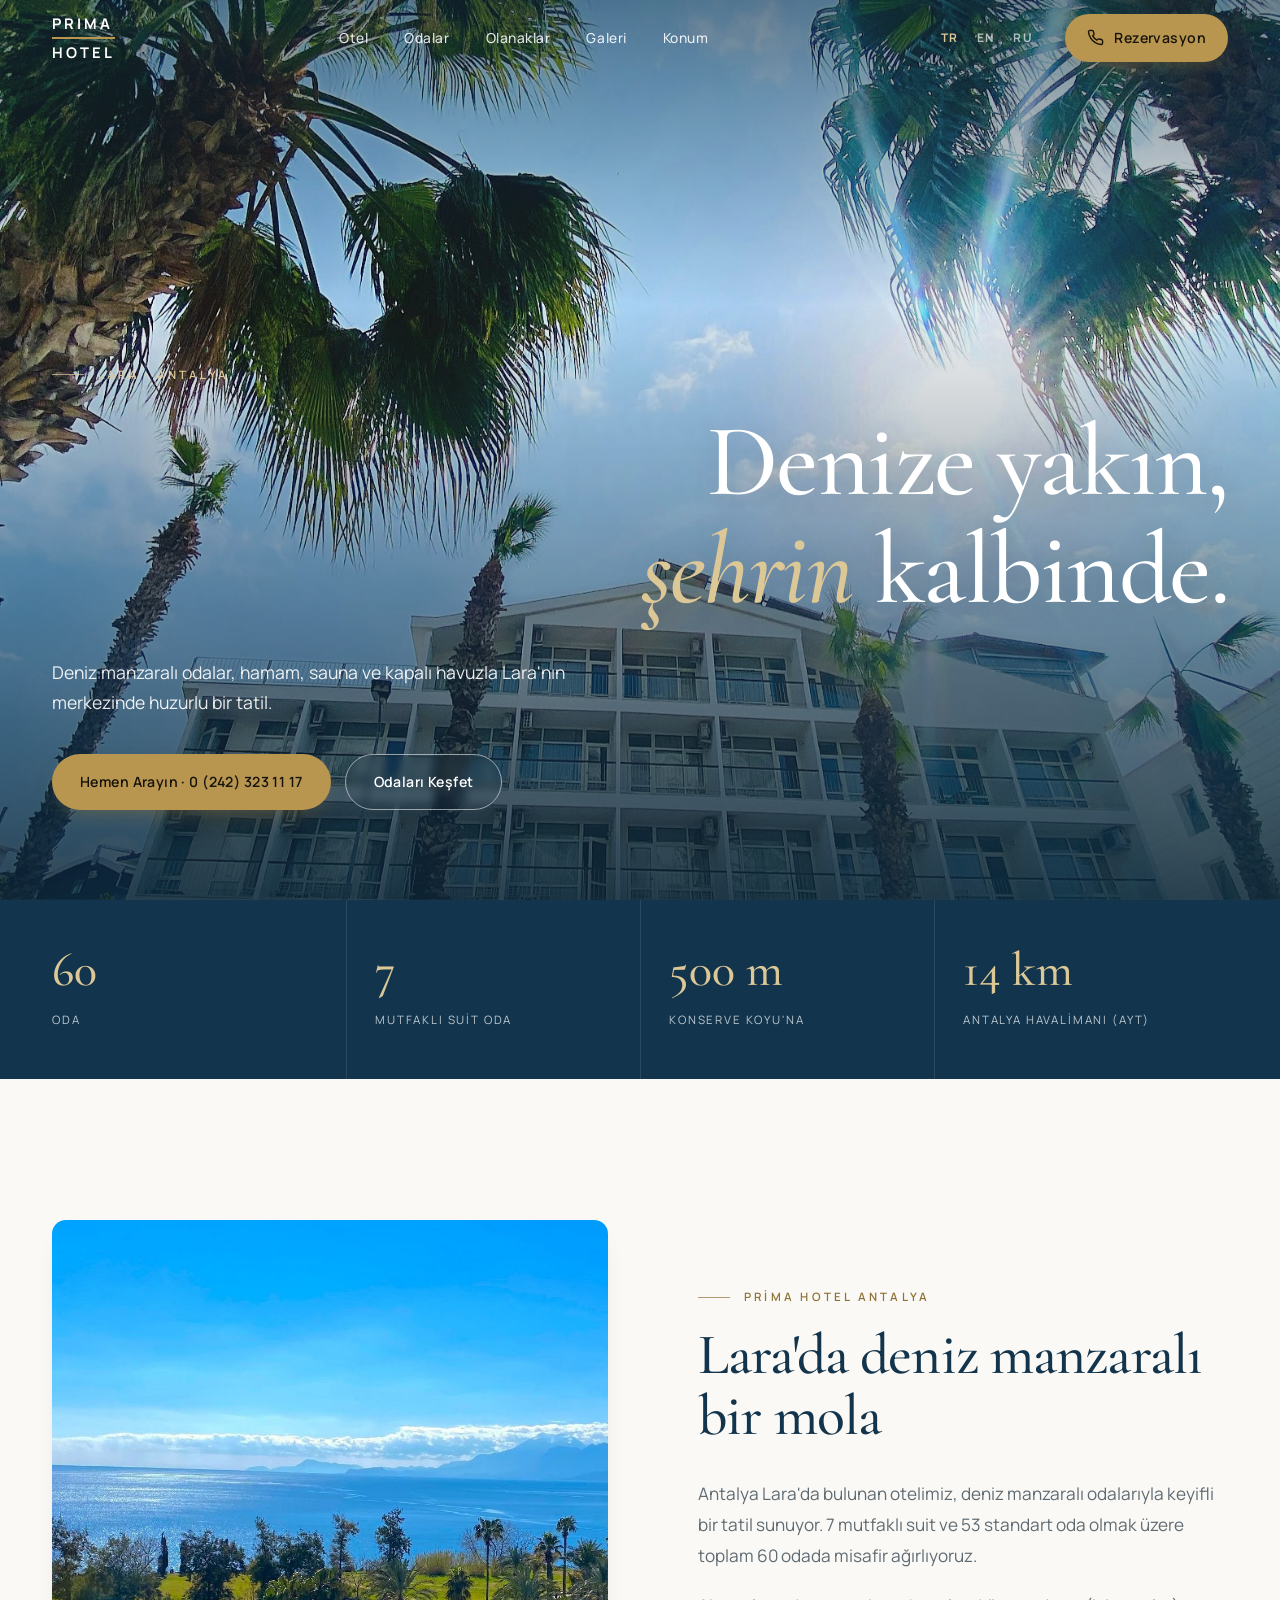
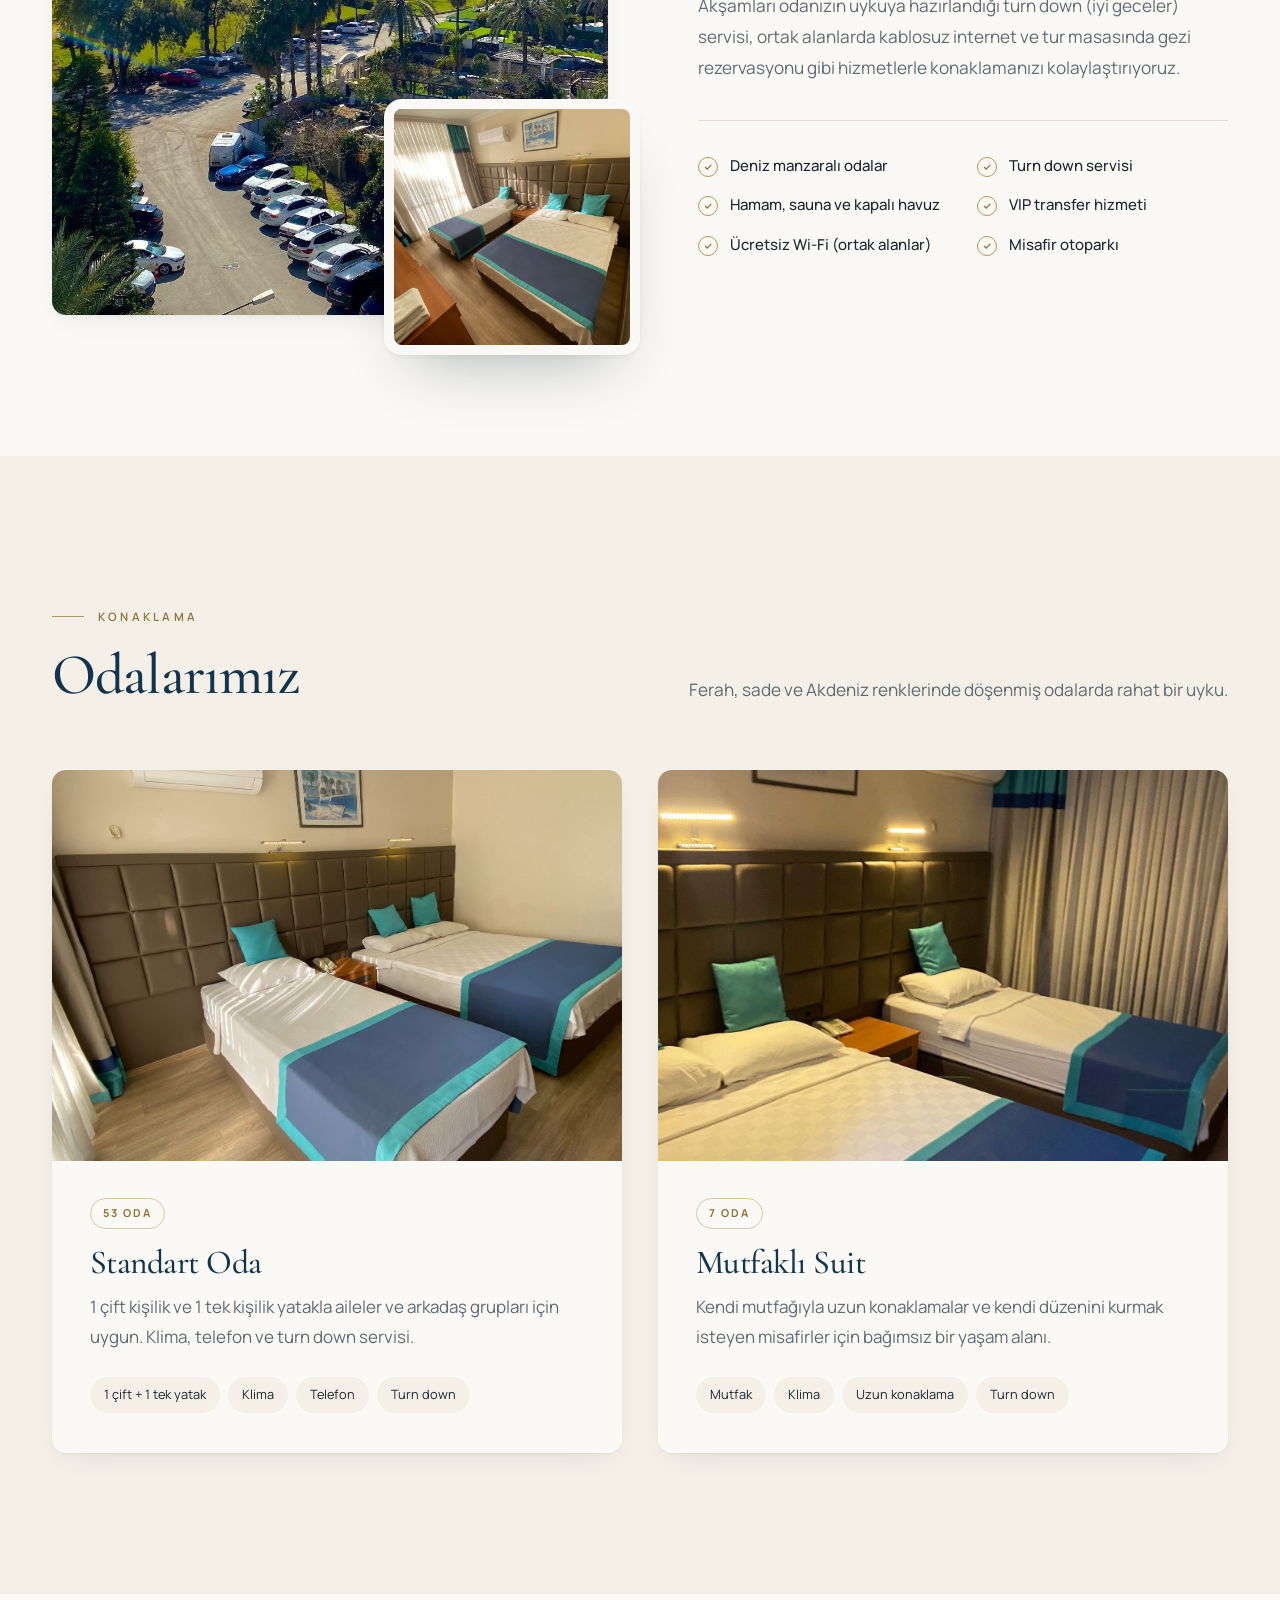
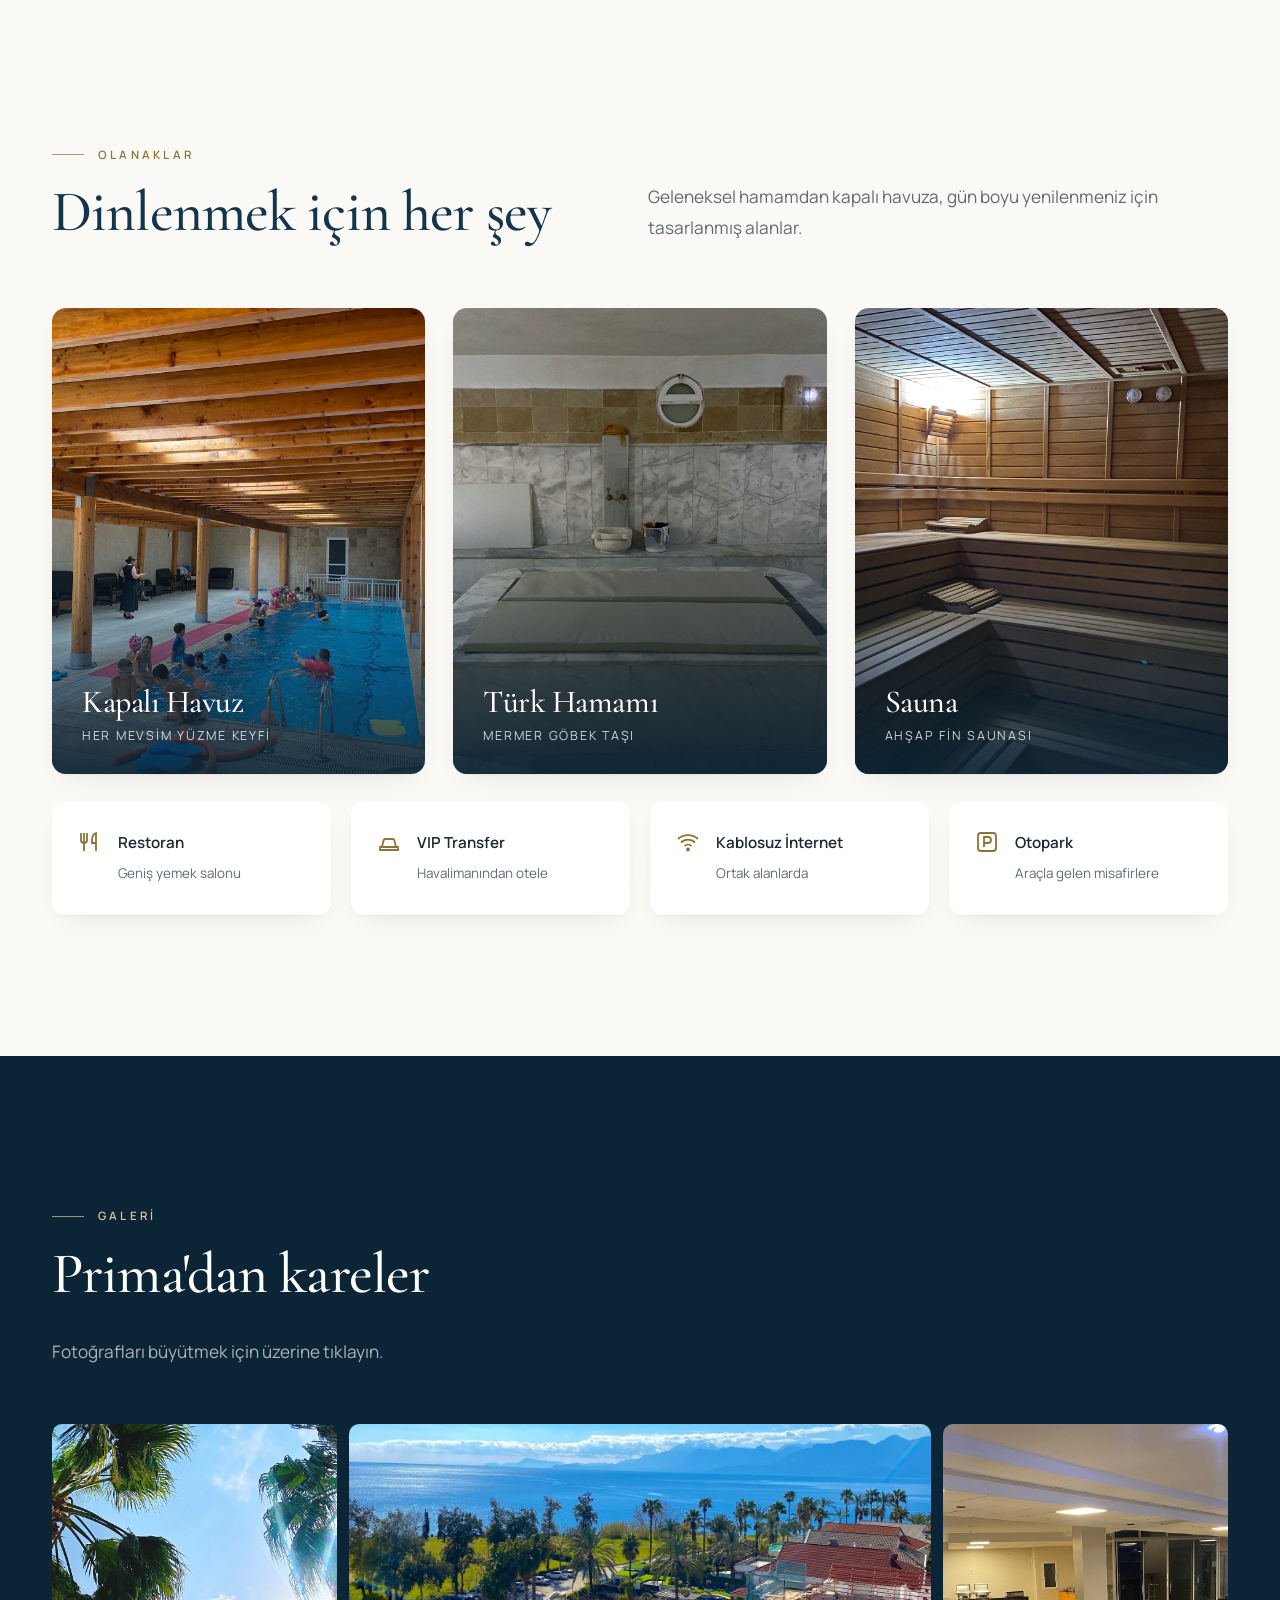
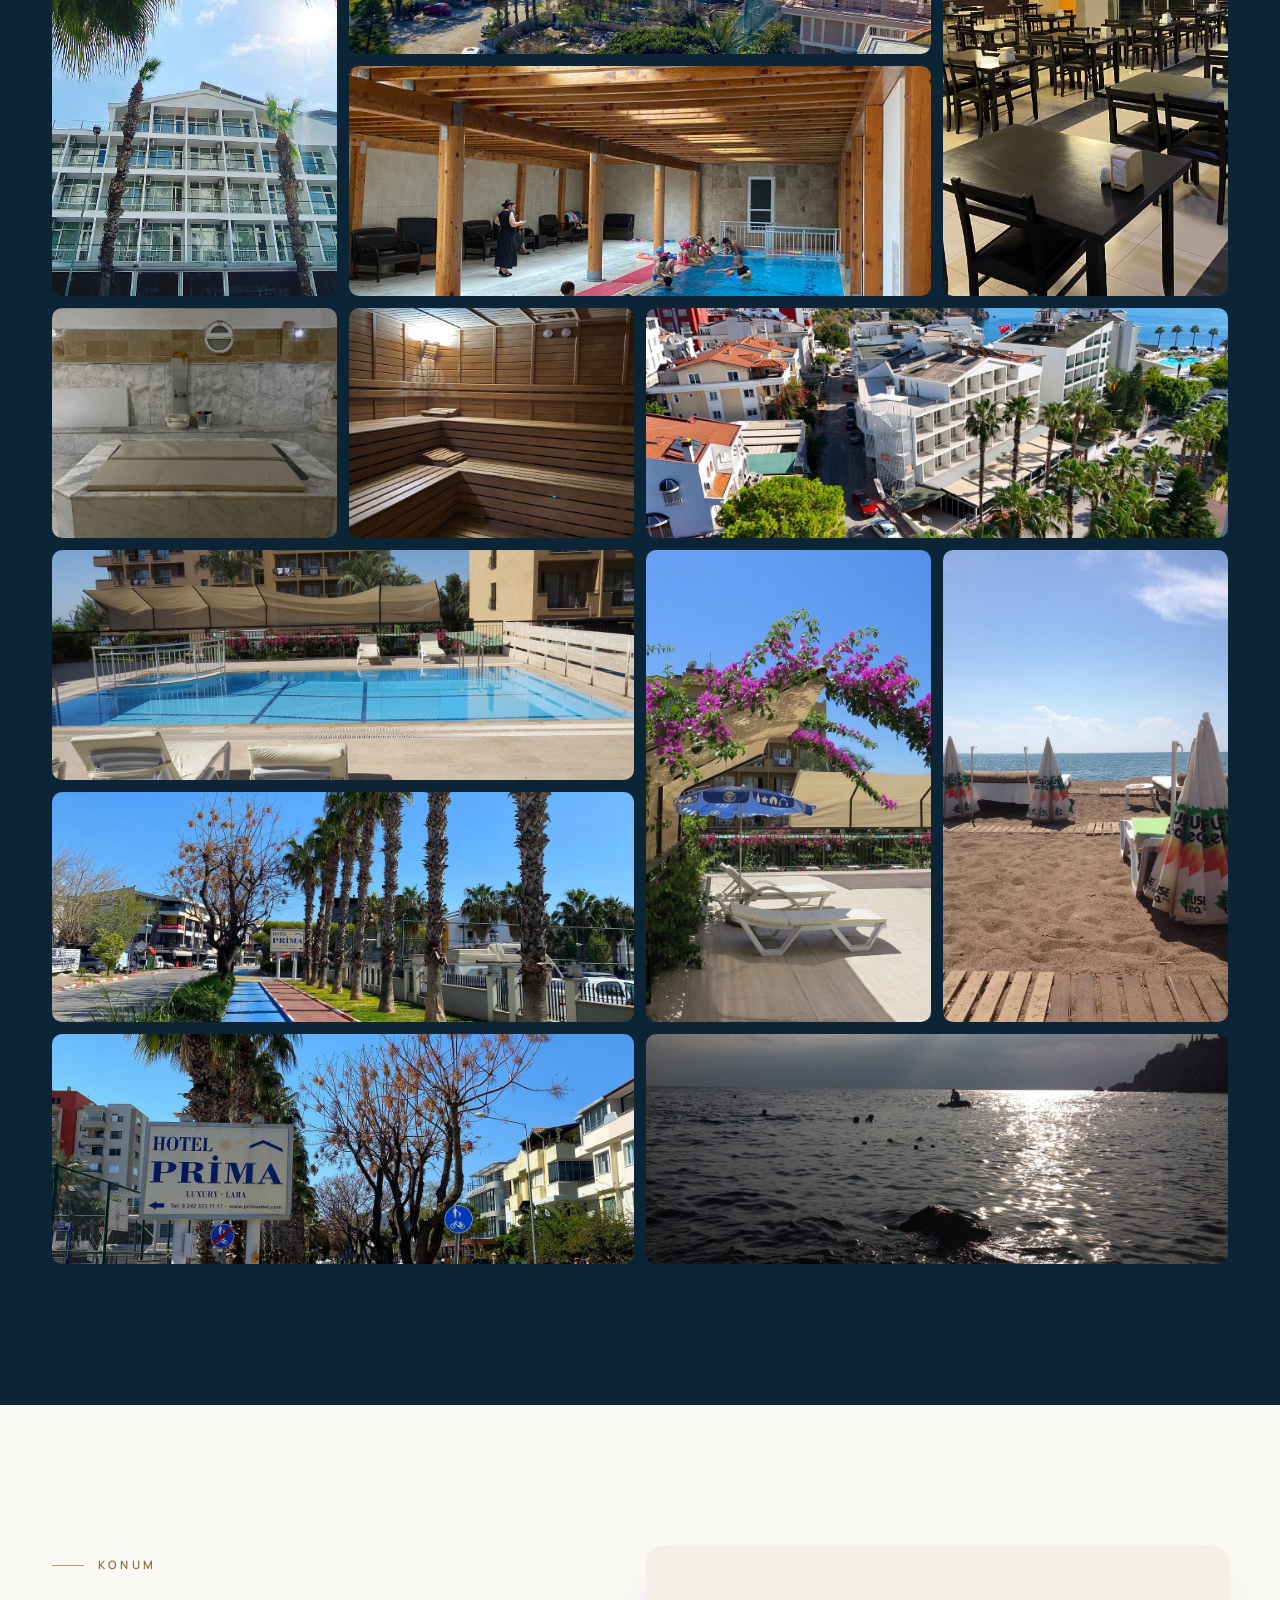
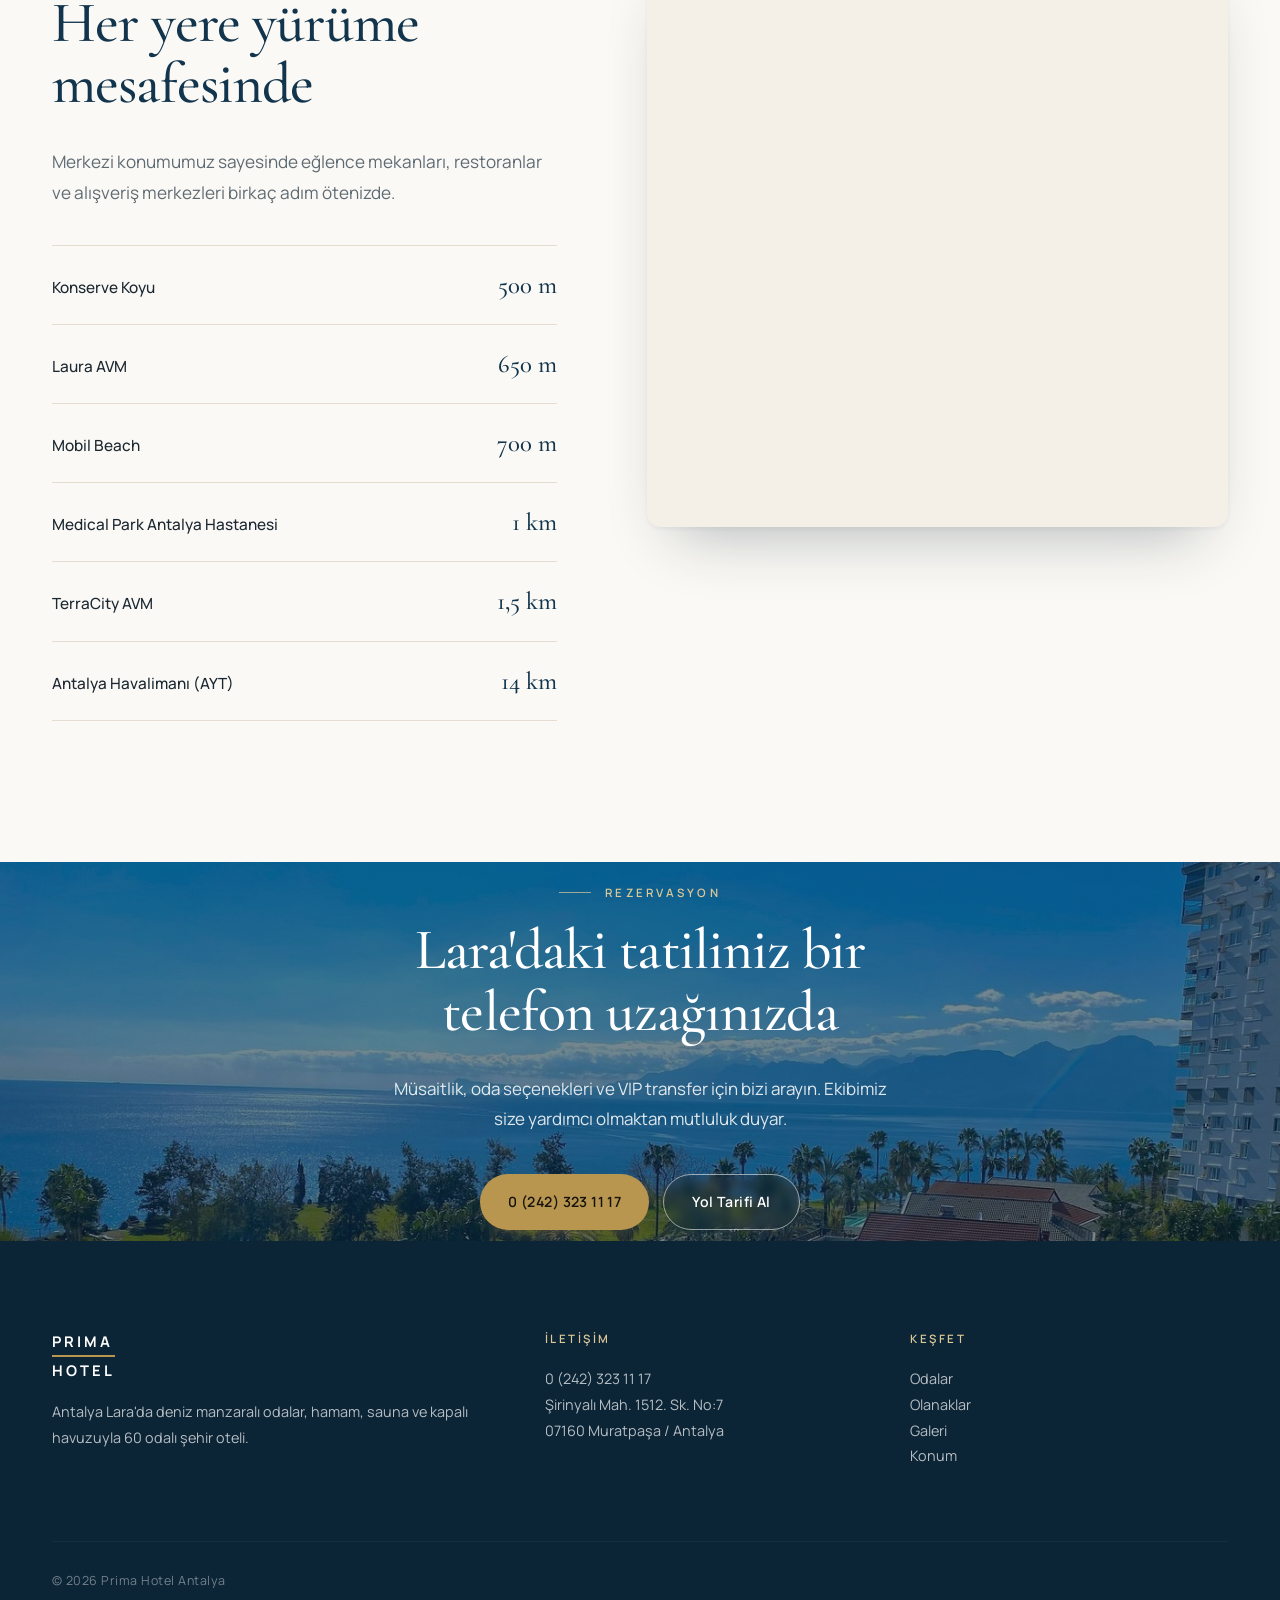
==== index.html @ bfd02672 "Add modern Prima Hotel website (TR, EN, RU) Single-page hotel site rebuilt from primaotel.com conten" ====
<!doctype html>
<html lang="tr">
<head>
<meta charset="utf-8">
<meta name="viewport" content="width=device-width, initial-scale=1">
<title>Prima Hotel Antalya · Lara</title>
<meta name="description" content="Antalya Lara'da, denize yürüme mesafesinde 60 odalı Prima Hotel. Hamam, sauna, kapalı havuz, restoran ve VIP transfer.">
<meta property="og:title" content="Prima Hotel Antalya">
<meta property="og:description" content="Lara'da deniz manzaralı odalar, hamam, sauna ve kapalı havuz.">
<meta property="og:image" content="img/otel.jpg">
<link rel="preconnect" href="https://fonts.googleapis.com">
<link rel="preconnect" href="https://fonts.gstatic.com" crossorigin>
<link href="https://fonts.googleapis.com/css2?family=Cormorant+Garamond:ital,wght@0,500;0,600;1,500&family=Manrope:wght@400;500;600;700&display=swap" rel="stylesheet">
<link rel="stylesheet" href="styles.css">
<link rel="alternate" hreflang="tr" href="index.html">
<link rel="alternate" hreflang="en" href="en.html">
<link rel="alternate" hreflang="ru" href="ru.html">
</head>
<body>

<header class="nav" id="nav">
  <div class="wrap">
    <a href="#top" class="brand" aria-label="Prima Hotel ana sayfa">PRIMA<i></i>HOTEL</a>
    <ul id="menu">
      <li><a href="#otel">Otel</a></li>
      <li><a href="#odalar">Odalar</a></li>
      <li><a href="#olanaklar">Olanaklar</a></li>
      <li><a href="#galeri">Galeri</a></li>
      <li><a href="#konum">Konum</a></li>
    </ul>
    <div class="nav-end">
    <nav class="lang" aria-label="Dil seçimi">
      <a href="index.html" lang="tr" aria-current="page">TR</a>
      <a href="en.html" lang="en">EN</a>
      <a href="ru.html" lang="ru">RU</a>
    </nav>
    <a class="btn btn-gold" href="tel:+902423231117">
      <svg viewBox="0 0 24 24" fill="none" stroke="currentColor" stroke-width="2"><path d="M22 16.9v3a2 2 0 0 1-2.2 2 19.8 19.8 0 0 1-8.6-3.1 19.5 19.5 0 0 1-6-6A19.8 19.8 0 0 1 2.1 4.2 2 2 0 0 1 4.1 2h3a2 2 0 0 1 2 1.7c.1.9.4 1.8.7 2.7a2 2 0 0 1-.5 2.1L8 9.8a16 16 0 0 0 6 6l1.3-1.3a2 2 0 0 1 2.1-.4c.9.3 1.8.6 2.7.7a2 2 0 0 1 1.7 2z"/></svg>
      Rezervasyon
    </a>
    <button class="menu-btn" id="menuBtn" aria-label="Menüyü aç" aria-expanded="false">
      <svg width="28" height="28" viewBox="0 0 24 24" fill="none" stroke="currentColor" stroke-width="2"><path d="M4 7h16M4 12h16M4 17h16"/></svg>
    </button>
    </div>
  </div>
</header>

<main id="top">
  <section class="hero">
    <div class="hero-bg" role="img" aria-label="Palmiyeler arasında Prima Hotel binası"></div>
    <div class="wrap">
      <span class="eyebrow">Lara · Antalya</span>
      <h1>Denize yakın, <em>şehrin</em> kalbinde.</h1>
      <p>Deniz manzaralı odalar, hamam, sauna ve kapalı havuzla Lara'nın merkezinde huzurlu bir tatil.</p>
      <div class="hero-ctas">
        <a class="btn btn-gold" href="tel:+902423231117">Hemen Arayın · 0 (242) 323 11 17</a>
        <a class="btn btn-ghost" href="#odalar">Odaları Keşfet</a>
      </div>
    </div>
  </section>

  <section class="stats" aria-label="Otel bilgileri">
    <div class="wrap">
      <div class="stat"><b>60</b><span>Oda</span></div>
      <div class="stat"><b>7</b><span>Mutfaklı suit oda</span></div>
      <div class="stat"><b>500 m</b><span>Konserve Koyu'na</span></div>
      <div class="stat"><b>14 km</b><span>Antalya Havalimanı (AYT)</span></div>
    </div>
  </section>

  <section class="about" id="otel">
    <div class="wrap">
      <div class="about-media reveal">
        <img src="img/deniz-manzarasi-dikey.jpg" alt="Otelden Akdeniz ve Toros Dağları manzarası" loading="lazy">
        <img class="inset" src="img/oda-gunduz.jpg" alt="Standart oda" loading="lazy">
      </div>
      <div class="reveal">
        <span class="eyebrow">Prima Hotel Antalya</span>
        <h2>Lara'da deniz manzaralı bir mola</h2>
        <p class="lead">Antalya Lara'da bulunan otelimiz, deniz manzaralı odalarıyla keyifli bir tatil sunuyor. 7 mutfaklı suit ve 53 standart oda olmak üzere toplam 60 odada misafir ağırlıyoruz.</p>
        <p class="lead">Akşamları odanızın uykuya hazırlandığı turn down (iyi geceler) servisi, ortak alanlarda kablosuz internet ve tur masasında gezi rezervasyonu gibi hizmetlerle konaklamanızı kolaylaştırıyoruz.</p>
        <ul class="checks">
          <li>Deniz manzaralı odalar</li>
          <li>Turn down servisi</li>
          <li>Hamam, sauna ve kapalı havuz</li>
          <li>VIP transfer hizmeti</li>
          <li>Ücretsiz Wi-Fi (ortak alanlar)</li>
          <li>Misafir otoparkı</li>
        </ul>
      </div>
    </div>
  </section>

  <section class="rooms" id="odalar">
    <div class="wrap">
      <div class="section-head reveal">
        <div>
          <span class="eyebrow">Konaklama</span>
          <h2>Odalarımız</h2>
        </div>
        <p class="lead">Ferah, sade ve Akdeniz renklerinde döşenmiş odalarda rahat bir uyku.</p>
      </div>
      <div class="room-grid">
        <article class="room reveal">
          <div class="room-img"><img src="img/oda-standart.jpg" alt="Standart oda, bir çift kişilik ve bir tek kişilik yatak" loading="lazy"></div>
          <div class="room-body">
            <span class="room-tag">53 oda</span>
            <h3>Standart Oda</h3>
            <p>1 çift kişilik ve 1 tek kişilik yatakla aileler ve arkadaş grupları için uygun. Klima, telefon ve turn down servisi.</p>
            <div class="room-feats"><span>1 çift + 1 tek yatak</span><span>Klima</span><span>Telefon</span><span>Turn down</span></div>
          </div>
        </article>
        <article class="room reveal">
          <div class="room-img"><img src="img/oda-gece.jpg" alt="Akşam ışığında oda" loading="lazy"></div>
          <div class="room-body">
            <span class="room-tag">7 oda</span>
            <h3>Mutfaklı Suit</h3>
            <p>Kendi mutfağıyla uzun konaklamalar ve kendi düzenini kurmak isteyen misafirler için bağımsız bir yaşam alanı.</p>
            <div class="room-feats"><span>Mutfak</span><span>Klima</span><span>Uzun konaklama</span><span>Turn down</span></div>
          </div>
        </article>
      </div>
    </div>
  </section>

  <section id="olanaklar">
    <div class="wrap">
      <div class="section-head reveal">
        <div>
          <span class="eyebrow">Olanaklar</span>
          <h2>Dinlenmek için her şey</h2>
        </div>
        <p class="lead">Geleneksel hamamdan kapalı havuza, gün boyu yenilenmeniz için tasarlanmış alanlar.</p>
      </div>
      <div class="fac-grid">
        <div class="fac reveal"><img src="img/kapali-havuz.jpg" alt="Kapalı havuz" loading="lazy"><div><h3>Kapalı Havuz</h3><p>Her mevsim yüzme keyfi</p></div></div>
        <div class="fac reveal"><img src="img/hamam.jpg" alt="Mermer Türk hamamı" loading="lazy"><div><h3>Türk Hamamı</h3><p>Mermer göbek taşı</p></div></div>
        <div class="fac reveal"><img src="img/sauna.jpg" alt="Ahşap sauna" loading="lazy"><div><h3>Sauna</h3><p>Ahşap fin saunası</p></div></div>
      </div>
      <div class="services">
        <div class="svc reveal">
          <svg viewBox="0 0 24 24" fill="none" stroke="currentColor" stroke-width="1.8"><path d="M3 3v7a3 3 0 0 0 6 0V3M6 3v18M18 21V3c-2.5 1-4 3.5-4 7v3h4"/></svg>
          <div><b>Restoran</b><span>Geniş yemek salonu</span></div>
        </div>
        <div class="svc reveal">
          <svg viewBox="0 0 24 24" fill="none" stroke="currentColor" stroke-width="1.8"><path d="M5 17h14l-1.5-6.5A2 2 0 0 0 15.6 9H8.4a2 2 0 0 0-1.9 1.5zM3 17h18v3H3zM7 20v1M17 20v1"/></svg>
          <div><b>VIP Transfer</b><span>Havalimanından otele</span></div>
        </div>
        <div class="svc reveal">
          <svg viewBox="0 0 24 24" fill="none" stroke="currentColor" stroke-width="1.8"><path d="M2 9a15 15 0 0 1 20 0M5 12.5a10 10 0 0 1 14 0M8.5 16a5 5 0 0 1 7 0"/><circle cx="12" cy="19.5" r="1"/></svg>
          <div><b>Kablosuz İnternet</b><span>Ortak alanlarda</span></div>
        </div>
        <div class="svc reveal">
          <svg viewBox="0 0 24 24" fill="none" stroke="currentColor" stroke-width="1.8"><rect x="3" y="3" width="18" height="18" rx="3"/><path d="M9 17V7h4a3 3 0 0 1 0 6H9"/></svg>
          <div><b>Otopark</b><span>Araçla gelen misafirlere</span></div>
        </div>
      </div>
    </div>
  </section>

  <section class="gallery" id="galeri">
    <div class="wrap">
      <span class="eyebrow">Galeri</span>
      <h2>Prima'dan kareler</h2>
      <p class="lead">Fotoğrafları büyütmek için üzerine tıklayın.</p>
      <div class="g-grid" id="gGrid">
        <button class="tall"><img src="img/otel.jpg" alt="Otel binası" loading="lazy"></button>
        <button class="wide"><img src="img/deniz-manzarasi.jpg" alt="Deniz manzarası" loading="lazy"></button>
        <button class="wide"><img src="img/kapali-havuz.jpg" alt="Kapalı havuz" loading="lazy"></button>
        <button class="tall"><img src="img/restoran.jpg" alt="Restoran" loading="lazy"></button>
        <button><img src="img/hamam.jpg" alt="Hamam" loading="lazy"></button>
        <button><img src="img/sauna.jpg" alt="Sauna" loading="lazy"></button>
        <button class="wide"><img src="img/havadan-gorunum.jpg" alt="Otel ve çevresinin havadan görünümü" loading="lazy"></button>
        <button class="wide"><img src="img/havuz.jpg" alt="Havuz ve şezlonglar" loading="lazy"></button>
        <button class="tall"><img src="img/havuz-begonvil.jpg" alt="Begonviller ve havuz kenarı" loading="lazy"></button>
        <button class="wide"><img src="img/yuruyus-yolu-1.jpg" alt="Palmiyeli yürüyüş ve bisiklet yolu" loading="lazy"></button>
        <button class="wide"><img src="img/yuruyus-yolu-2.jpg" alt="Otel tabelası ve yürüyüş yolu" loading="lazy"></button>
        <button class="wide"><img src="img/deniz-gun-batimi.jpg" alt="Gün batımında deniz" loading="lazy"></button>
        <button class="tall"><img src="img/plaj.jpg" alt="Kumsalda şezlonglar ve şemsiyeler" loading="lazy"></button>
      </div>
    </div>
  </section>

  <section class="loc" id="konum">
    <div class="wrap">
      <div class="reveal">
        <span class="eyebrow">Konum</span>
        <h2>Her yere yürüme mesafesinde</h2>
        <p class="lead">Merkezi konumumuz sayesinde eğlence mekanları, restoranlar ve alışveriş merkezleri birkaç adım ötenizde.</p>
        <ul class="dist">
          <li><span>Konserve Koyu</span><b>500 m</b></li>
          <li><span>Laura AVM</span><b>650 m</b></li>
          <li><span>Mobil Beach</span><b>700 m</b></li>
          <li><span>Medical Park Antalya Hastanesi</span><b>1 km</b></li>
          <li><span>TerraCity AVM</span><b>1,5 km</b></li>
          <li><span>Antalya Havalimanı (AYT)</span><b>14 km</b></li>
        </ul>
      </div>
      <div class="map reveal">
        <iframe title="Prima Hotel harita konumu" loading="lazy" referrerpolicy="no-referrer-when-downgrade"
          src="https://maps.google.com/maps?hl=tr&amp;ll=36.855788,30.742263&amp;q=%C5%9Eirinyal%C4%B1,+1512.+Sk.+No:7,+07160+Muratpa%C5%9Fa/Antalya+(Prima+Hotel)&amp;z=16&amp;output=embed"></iframe>
      </div>
    </div>
  </section>

  <section class="cta">
    <div class="wrap reveal">
      <span class="eyebrow">Rezervasyon</span>
      <h2>Lara'daki tatiliniz bir telefon uzağınızda</h2>
      <p>Müsaitlik, oda seçenekleri ve VIP transfer için bizi arayın. Ekibimiz size yardımcı olmaktan mutluluk duyar.</p>
      <div class="hero-ctas">
        <a class="btn btn-gold" href="tel:+902423231117">0 (242) 323 11 17</a>
        <a class="btn btn-ghost" target="_blank" rel="noopener" href="https://www.google.com/maps/dir/?api=1&amp;destination=36.855788,30.742263">Yol Tarifi Al</a>
      </div>
    </div>
  </section>
</main>

<footer>
  <div class="wrap">
    <div>
      <a href="#top" class="brand">PRIMA<i></i>HOTEL</a>
      <p>Antalya Lara'da deniz manzaralı odalar, hamam, sauna ve kapalı havuzuyla 60 odalı şehir oteli.</p>
    </div>
    <div>
      <h4>İletişim</h4>
      <p><a href="tel:+902423231117">0 (242) 323 11 17</a></p>
      <p>Şirinyalı Mah. 1512. Sk. No:7<br>07160 Muratpaşa / Antalya</p>
    </div>
    <div>
      <h4>Keşfet</h4>
      <p><a href="#odalar">Odalar</a></p>
      <p><a href="#olanaklar">Olanaklar</a></p>
      <p><a href="#galeri">Galeri</a></p>
      <p><a href="#konum">Konum</a></p>
    </div>
    <div class="copy">© <span id="yr"></span> Prima Hotel Antalya</div>
  </div>
</footer>

<a class="call-fab" href="tel:+902423231117" aria-label="Oteli ara">
  <svg viewBox="0 0 24 24" fill="none" stroke="currentColor" stroke-width="2"><path d="M22 16.9v3a2 2 0 0 1-2.2 2 19.8 19.8 0 0 1-8.6-3.1 19.5 19.5 0 0 1-6-6A19.8 19.8 0 0 1 2.1 4.2 2 2 0 0 1 4.1 2h3a2 2 0 0 1 2 1.7c.1.9.4 1.8.7 2.7a2 2 0 0 1-.5 2.1L8 9.8a16 16 0 0 0 6 6l1.3-1.3a2 2 0 0 1 2.1-.4c.9.3 1.8.6 2.7.7a2 2 0 0 1 1.7 2z"/></svg>
</a>

<div class="lightbox" id="lb" role="dialog" aria-modal="true" aria-label="Fotoğraf görüntüleyici">
  <button class="lb-btn lb-close" id="lbClose" aria-label="Kapat">✕</button>
  <button class="lb-btn lb-prev" id="lbPrev" aria-label="Önceki">‹</button>
  <img id="lbImg" alt="">
  <button class="lb-btn lb-next" id="lbNext" aria-label="Sonraki">›</button>
</div>

<script src="main.js"></script>
</body>
</html>
---- styles.css ----
:root{
  --sea:#12354d;
  --sea-deep:#0b2436;
  --teal:#3f8f8c;
  --gold:#b89650;
  --gold-dark:#8f7236;
  --gold-soft:#dcc796;
  --sand:#f4efe7;
  --paper:#fbf9f5;
  --ink:#1b2731;
  --muted:#5f6b73;
  --line:#e4ddd0;
  --radius:14px;
  --max:1240px;
  --shadow-sm:0 1px 2px rgba(11,36,54,.04), 0 10px 28px -14px rgba(11,36,54,.14);
  --shadow-lg:0 2px 4px rgba(11,36,54,.05), 0 32px 60px -28px rgba(11,36,54,.32);
  --ease:cubic-bezier(.22,.61,.36,1);
  --serif:"Cormorant Garamond", Georgia, serif;
  --sans:"Manrope", system-ui, -apple-system, "Segoe UI", sans-serif;
}
*{box-sizing:border-box;margin:0;padding:0}
html{scroll-behavior:smooth;scroll-padding-top:84px}
body{font-family:var(--sans);font-size:1.0625rem;color:var(--ink);background:var(--paper);line-height:1.7;-webkit-font-smoothing:antialiased;text-rendering:optimizeLegibility}
img{display:block;max-width:100%}
a{color:inherit}
:focus-visible{outline:2px solid var(--gold);outline-offset:3px;border-radius:4px}
.wrap{max-width:var(--max);margin:0 auto;padding:0 32px}
.eyebrow{display:inline-flex;align-items:center;gap:14px;font-size:.72rem;letter-spacing:.28em;text-transform:uppercase;font-weight:600;color:var(--gold-dark)}
.eyebrow::before{content:"";width:32px;height:1px;background:currentColor;opacity:.7}
h1,h2,h3{font-family:var(--serif);font-weight:500;line-height:1.06;letter-spacing:-.015em}
h2{font-size:clamp(2.4rem,4.6vw,3.6rem);color:var(--sea);margin:.32em 0 .55em}
.lead{font-size:1.075rem;line-height:1.8;color:var(--muted);max-width:58ch}
section{padding:clamp(88px,11vw,156px) 0}

/* Logo mark (recreated from the original wordmark) */
.brand{display:inline-flex;flex-direction:column;text-decoration:none;font-family:var(--sans);font-weight:700;letter-spacing:.2em;line-height:1;font-size:.92rem}
.brand i{display:block;height:2px;background:var(--gold);margin:6px 0;width:100%}

/* Nav */
.nav{position:fixed;inset:0 0 auto 0;z-index:50;transition:background .35s var(--ease), box-shadow .35s var(--ease), color .35s var(--ease);color:#fff}
.nav .wrap{display:flex;align-items:center;justify-content:space-between;height:76px}
.nav ul{display:flex;gap:36px;list-style:none;font-size:.86rem;font-weight:500;letter-spacing:.04em}
.nav ul a{text-decoration:none;opacity:.88;transition:opacity .2s, color .2s}
.nav ul a:hover{opacity:1;color:var(--gold-soft)}
.nav.scrolled{background:rgba(251,249,245,.92);backdrop-filter:saturate(140%) blur(14px);-webkit-backdrop-filter:saturate(140%) blur(14px);color:var(--ink);box-shadow:0 1px 0 var(--line)}
.nav.scrolled ul a:hover{color:var(--gold-dark)}
.btn{display:inline-flex;align-items:center;justify-content:center;gap:10px;padding:15px 28px;border-radius:999px;font-weight:600;font-size:.88rem;letter-spacing:.03em;text-decoration:none;transition:transform .25s var(--ease), background .25s, color .25s, box-shadow .25s;border:0;cursor:pointer}
.btn:hover{transform:translateY(-1px)}
.btn-gold{background:var(--gold);color:#17130a;box-shadow:0 10px 24px -12px rgba(143,114,54,.7)}
.btn-gold:hover{background:#c4a35e;box-shadow:0 14px 28px -12px rgba(143,114,54,.8)}
.btn-ghost{border:1px solid rgba(255,255,255,.55);color:#fff;backdrop-filter:blur(4px)}
.btn-ghost:hover{background:rgba(255,255,255,.12);border-color:#fff}
.btn svg{width:17px;height:17px}
.nav .btn{padding:12px 22px}
.menu-btn{display:none;background:none;border:0;color:inherit;cursor:pointer;padding:6px}

/* Hero */
.hero{position:relative;min-height:100svh;display:flex;align-items:flex-end;color:#fff;padding:0 0 clamp(64px,10vh,112px);overflow:hidden}
.hero-bg{position:absolute;inset:0;background:url(img/otel.jpg) center 35%/cover no-repeat;transform:scale(1.06);animation:drift 18s ease-out forwards}
@keyframes drift{to{transform:scale(1)}}
.hero::after{content:"";position:absolute;inset:0;background:linear-gradient(180deg,rgba(11,36,54,.55) 0%,rgba(11,36,54,.06) 34%,rgba(11,36,54,.84) 100%)}
.hero .wrap{position:relative;z-index:1;width:100%}
.hero .eyebrow{color:var(--gold-soft)}
.hero h1{font-size:clamp(3.2rem,8vw,6.8rem);margin:.22em 0 .32em auto;max-width:12ch;text-align:right;text-shadow:0 2px 30px rgba(0,0,0,.18)}
.hero h1 em{font-style:italic;color:var(--gold-soft)}
.hero p{max-width:50ch;font-size:1.1rem;line-height:1.75;opacity:.9;margin-bottom:36px}
.hero-ctas{display:flex;flex-wrap:wrap;gap:14px}

/* Stats strip */
.stats{background:var(--sea);color:#fff;padding:0}
.stats .wrap{display:grid;grid-template-columns:repeat(4,1fr)}
.stat{padding:46px 28px;border-left:1px solid rgba(255,255,255,.1)}
.stat:first-child{border-left:0;padding-left:0}
.stat b{display:block;font-family:var(--serif);font-size:3rem;font-weight:500;line-height:1;color:var(--gold-soft);margin-bottom:10px}
.stat span{font-size:.72rem;letter-spacing:.16em;text-transform:uppercase;opacity:.72}

/* About */
.about .wrap{display:grid;grid-template-columns:1.05fr 1fr;gap:clamp(48px,7vw,104px);align-items:center}
.about-media{position:relative}
.about-media img{border-radius:var(--radius);aspect-ratio:4/5;object-fit:cover;width:100%;box-shadow:var(--shadow-sm)}
.about-media .inset{position:absolute;right:-32px;bottom:-40px;width:46%;border:10px solid var(--paper);border-radius:18px;aspect-ratio:1;object-fit:cover;box-shadow:var(--shadow-lg)}
.about p+p{margin-top:1.1em}
.checks{list-style:none;display:grid;grid-template-columns:1fr 1fr;gap:14px 28px;margin-top:36px;padding-top:32px;border-top:1px solid var(--line)}
.checks li{display:flex;gap:12px;align-items:flex-start;font-weight:500;font-size:.94rem}
.checks li::before{content:"";flex:none;width:18px;height:18px;margin-top:4px;border-radius:50%;border:1px solid var(--gold);background:url("data:image/svg+xml,%3Csvg xmlns='http://www.w3.org/2000/svg' viewBox='0 0 24 24' fill='none' stroke='%238f7236' stroke-width='3'%3E%3Cpath d='M5 12l5 5L20 7'/%3E%3C/svg%3E") center/10px no-repeat}

/* Rooms */
.rooms{background:var(--sand)}
.section-head{display:flex;justify-content:space-between;align-items:flex-end;gap:40px;flex-wrap:wrap;margin-bottom:64px}
.section-head h2{margin-bottom:0}
.room-grid{display:grid;grid-template-columns:repeat(2,1fr);gap:36px}
.room{background:var(--paper);border-radius:var(--radius);overflow:hidden;box-shadow:var(--shadow-sm);transition:transform .45s var(--ease), box-shadow .45s var(--ease)}
.room:hover{transform:translateY(-4px);box-shadow:var(--shadow-lg)}
.room-img{aspect-ratio:16/11;overflow:hidden}
.room-img img{width:100%;height:100%;object-fit:cover;transition:transform 1s var(--ease)}
.room:hover .room-img img{transform:scale(1.04)}
.room-body{padding:36px 38px 40px}
.room-body h3{font-size:2.1rem;color:var(--sea)}
.room-tag{display:inline-block;font-size:.68rem;font-weight:700;letter-spacing:.18em;text-transform:uppercase;color:var(--gold-dark);border:1px solid rgba(184,150,80,.5);padding:5px 12px;border-radius:999px;margin-bottom:16px}
.room-body p{color:var(--muted);margin:.7em 0 1.5em;line-height:1.75}
.room-feats{display:flex;flex-wrap:wrap;gap:8px}
.room-feats span{font-size:.8rem;background:var(--sand);color:var(--ink);padding:7px 14px;border-radius:999px}

/* Facilities */
.fac-grid{display:grid;grid-template-columns:repeat(3,1fr);gap:28px}
.fac{position:relative;border-radius:var(--radius);overflow:hidden;aspect-ratio:4/5;color:#fff;isolation:isolate;box-shadow:var(--shadow-sm)}
.fac img{position:absolute;inset:0;width:100%;height:100%;object-fit:cover;z-index:-2;transition:transform 1s var(--ease)}
.fac:hover img{transform:scale(1.05)}
.fac::after{content:"";position:absolute;inset:0;z-index:-1;background:linear-gradient(180deg,transparent 42%,rgba(11,36,54,.9))}
.fac div{position:absolute;left:30px;right:30px;bottom:28px}
.fac h3{font-size:2rem}
.fac p{font-size:.78rem;letter-spacing:.14em;text-transform:uppercase;opacity:.8;margin-top:6px}
.services{display:grid;grid-template-columns:repeat(4,1fr);gap:20px;margin-top:28px}
.svc{background:#fff;border-radius:12px;padding:28px 26px;display:flex;gap:16px;align-items:flex-start;box-shadow:var(--shadow-sm);transition:box-shadow .35s var(--ease)}
.svc:hover{box-shadow:var(--shadow-lg)}
.svc svg{flex:none;width:24px;height:24px;color:var(--gold-dark)}
.svc b{display:block;font-size:.95rem;font-weight:600;margin-bottom:2px}
.svc span{font-size:.84rem;color:var(--muted)}

/* Gallery */
.gallery{background:var(--sea-deep);color:#fff}
.gallery h2{color:#fff}
.gallery .eyebrow{color:var(--gold-soft)}
.gallery .lead{color:rgba(255,255,255,.66)}
.g-grid{display:grid;grid-template-columns:repeat(4,1fr);grid-auto-flow:dense;grid-auto-rows:230px;gap:12px;margin-top:56px}
.g-grid button{border:0;padding:0;border-radius:10px;overflow:hidden;cursor:zoom-in;background:#0f2e44}
.g-grid img{width:100%;height:100%;object-fit:cover;transition:transform .9s var(--ease), opacity .3s}
.g-grid button:hover img{transform:scale(1.04)}
.g-grid .tall{grid-row:span 2}
.g-grid .wide{grid-column:span 2}
.lightbox{position:fixed;inset:0;z-index:100;background:rgba(6,20,31,.95);display:none;align-items:center;justify-content:center;padding:24px}
.lightbox.open{display:flex}
.lightbox img{max-height:86vh;max-width:min(1200px,100%);border-radius:8px;box-shadow:0 30px 80px -20px rgba(0,0,0,.6)}
.lb-btn{position:absolute;background:rgba(255,255,255,.08);color:#fff;border:1px solid rgba(255,255,255,.18);width:48px;height:48px;border-radius:50%;font-size:1.3rem;cursor:pointer;transition:background .2s}
.lb-btn:hover{background:rgba(255,255,255,.18)}
.lb-close{top:20px;right:20px}
.lb-prev{left:20px;top:50%;transform:translateY(-50%)}
.lb-next{right:20px;top:50%;transform:translateY(-50%)}
body.lb-lock{overflow:hidden}

/* Location */
.loc .wrap{display:grid;grid-template-columns:1fr 1.15fr;gap:clamp(48px,7vw,96px);align-items:start}
.dist{list-style:none;margin-top:36px;border-top:1px solid var(--line)}
.dist li{display:flex;justify-content:space-between;align-items:baseline;gap:16px;padding:18px 0;border-bottom:1px solid var(--line)}
.dist li span{font-weight:500;font-size:.96rem}
.dist li b{font-family:var(--serif);font-size:1.55rem;font-weight:500;color:var(--sea);white-space:nowrap}
.map{border-radius:var(--radius);overflow:hidden;aspect-ratio:1/1;background:var(--sand);box-shadow:var(--shadow-lg)}
.map iframe{width:100%;height:100%;border:0}

/* Contact / CTA */
/* Panorama background: shown full width at its own ratio (1400x415), never cropped or stretched */
.cta{--pano-h:calc(100vw * 415 / 1400);position:relative;color:#fff;text-align:center;overflow:hidden;isolation:isolate;aspect-ratio:1400/415;display:flex;align-items:center;padding:clamp(40px,4vw,64px) 0;background:var(--sea-deep)}
.cta .wrap{width:100%}
.cta::before{content:"";position:absolute;inset:0;z-index:-2;background:url(img/deniz-panorama.jpg) center top/100% auto no-repeat}
/* Darkens the photo for legible text; if content is taller than the photo, the area below continues in solid sea-deep */
.cta::after{content:"";position:absolute;inset:0;z-index:-1;background:linear-gradient(180deg,rgba(11,36,54,.55) 0,rgba(11,36,54,.55) var(--pano-h),var(--sea-deep) var(--pano-h),var(--sea-deep) 100%)}
.cta .eyebrow{color:var(--gold-soft)}
.cta h2{color:#fff;max-width:18ch;margin-left:auto;margin-right:auto}
.cta p{max-width:50ch;margin:0 auto 40px;opacity:.86;line-height:1.75}
.cta .hero-ctas{justify-content:center}

footer{background:var(--sea-deep);color:rgba(255,255,255,.7);padding:88px 0 36px;font-size:.9rem;line-height:1.8}
footer .wrap{display:grid;grid-template-columns:1.4fr 1fr 1fr;gap:48px}
footer .brand{color:#fff;margin-bottom:22px}
footer h4{color:var(--gold-soft);font-size:.72rem;font-weight:600;letter-spacing:.22em;text-transform:uppercase;margin-bottom:16px}
footer a{text-decoration:none;transition:color .2s}
footer a:hover{color:var(--gold-soft)}
.copy{grid-column:1/-1;border-top:1px solid rgba(255,255,255,.08);padding-top:28px;margin-top:24px;font-size:.78rem;letter-spacing:.04em;opacity:.6}

.call-fab{display:none}

/* Reveal on scroll (only when JS is running, so content stays visible otherwise) */
.js .reveal{opacity:0;transform:translateY(24px);transition:opacity 1s var(--ease), transform 1s var(--ease)}
.js .reveal.in{opacity:1;transform:none}
@media (prefers-reduced-motion: reduce){
  .js .reveal{opacity:1;transform:none;transition:none}
  .hero-bg{animation:none;transform:none}
  html{scroll-behavior:auto}
}

/* Language switcher */
.nav-end{display:flex;align-items:center;gap:24px}
.lang{display:flex;gap:2px;font-size:.74rem;font-weight:700;letter-spacing:.12em}
.lang a{text-decoration:none;padding:6px 8px;border-radius:6px;opacity:.65;transition:opacity .2s}
.lang a:hover{opacity:1}
.lang a[aria-current="page"]{opacity:1;color:var(--gold-soft)}
.nav.scrolled .lang a[aria-current="page"],.nav.open .lang a[aria-current="page"]{color:var(--gold-dark)}

/* Responsive */
@media (max-width: 960px){
  .nav ul,.nav .btn{display:none}
  .menu-btn{display:block}
  .nav-end{gap:8px}
  .nav.open{background:var(--paper);color:var(--ink)}
  .nav.open ul{display:flex;flex-direction:column;gap:0;position:absolute;top:76px;left:0;right:0;background:var(--paper);padding:8px 32px 28px;box-shadow:0 18px 30px -18px rgba(11,36,54,.25)}
  .nav.open ul a{display:block;padding:16px 0;border-bottom:1px solid var(--line);font-size:.95rem}
  .stats .wrap{grid-template-columns:repeat(2,1fr)}
  .stat:nth-child(3){border-left:0;padding-left:0}
  .stat:nth-child(n+3){border-top:1px solid rgba(255,255,255,.1)}
  .about .wrap,.loc .wrap{grid-template-columns:1fr}
  .about-media .inset{right:16px;bottom:-28px}
  .fac-grid{grid-template-columns:1fr 1fr}
  .services{grid-template-columns:1fr 1fr}
  .g-grid{grid-template-columns:repeat(2,1fr);grid-auto-rows:190px}
  footer .wrap{grid-template-columns:1fr 1fr}
  footer .wrap>div:first-child{grid-column:1/-1}
  /* Nav call button is hidden here, so the floating call button takes over */
  .call-fab{display:flex;position:fixed;right:20px;bottom:20px;z-index:60;width:58px;height:58px;border-radius:50%;background:var(--gold);color:#17130a;align-items:center;justify-content:center;box-shadow:0 14px 30px -10px rgba(11,36,54,.5)}
  .call-fab svg{width:23px;height:23px}
}
@media (max-width: 640px){
  .wrap{padding:0 16px}
  section{padding:80px 0}
  .nav.open ul{padding:8px 16px 24px}
  .stat{padding:34px 16px}
  .stat b{font-size:2.5rem}
  .room-grid,.fac-grid,.services{grid-template-columns:1fr}
  .room-body{padding:28px 24px 32px}
  .fac{aspect-ratio:4/3}
  .checks{grid-template-columns:1fr}
  .section-head{margin-bottom:44px}
  .g-grid .wide{grid-column:span 2}
  footer .wrap{grid-template-columns:1fr}
  .call-fab{right:16px;bottom:16px}
}

/* Narrow screens: the panorama is a short band, so the text starts below it and the photo stays uncovered */
@media (max-width: 960px){
  .cta{padding:calc(var(--pano-h) + 48px) 0 72px;align-items:flex-start}
  .cta::after{background:linear-gradient(180deg,rgba(11,36,54,.08) 0,rgba(11,36,54,.08) var(--pano-h),var(--sea-deep) var(--pano-h),var(--sea-deep) 100%)}
}
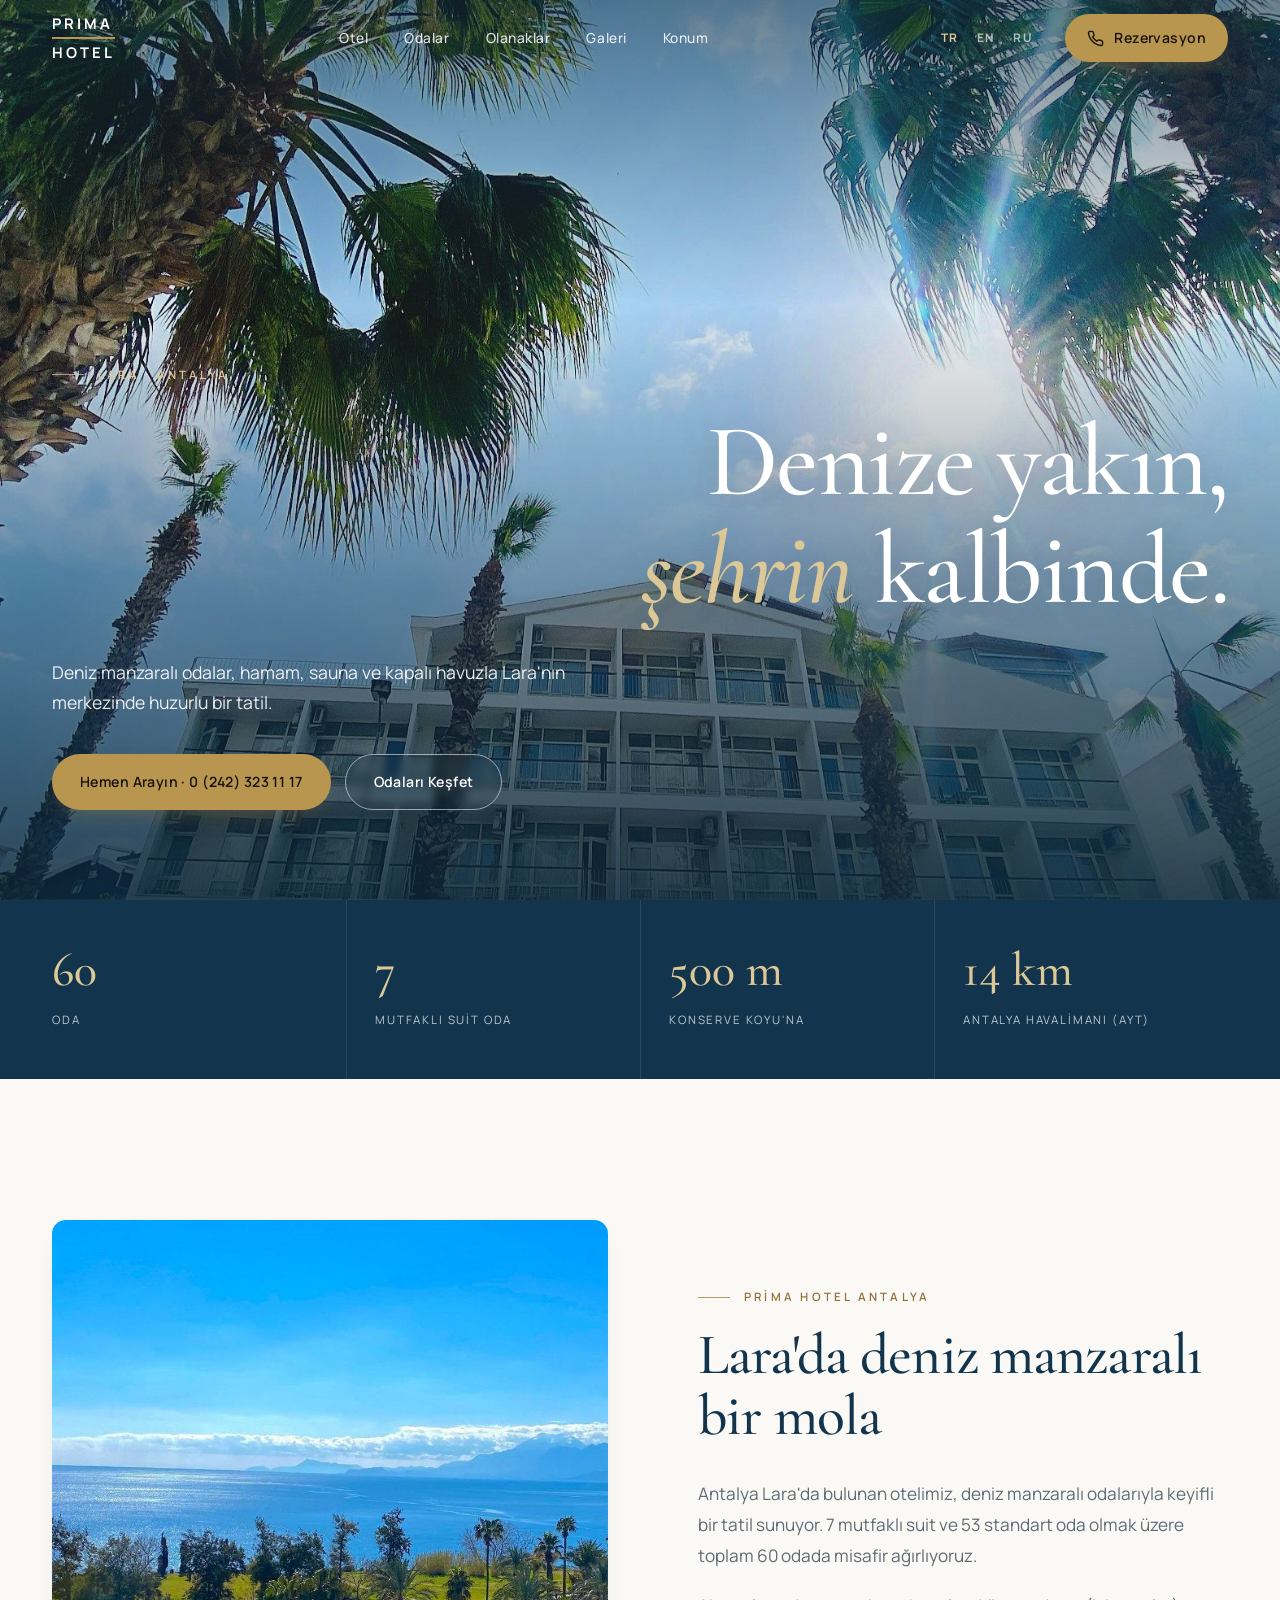
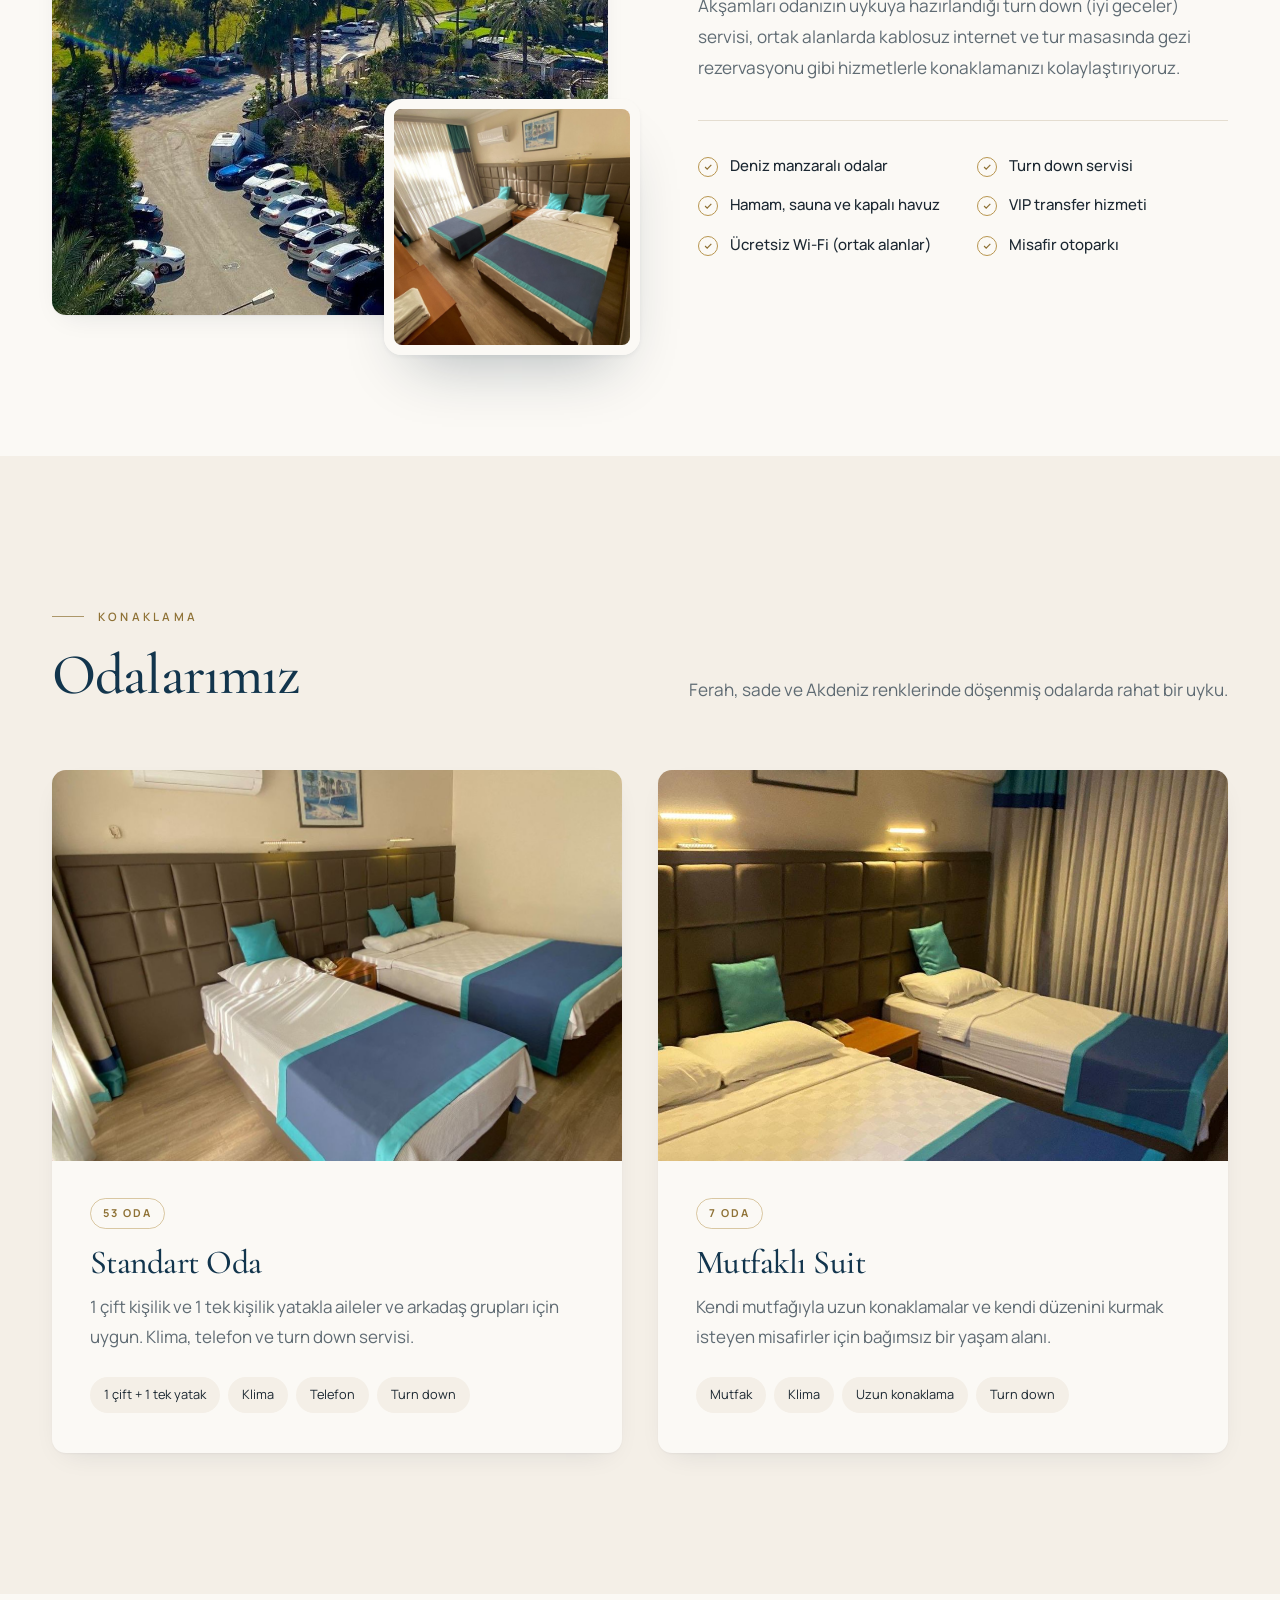
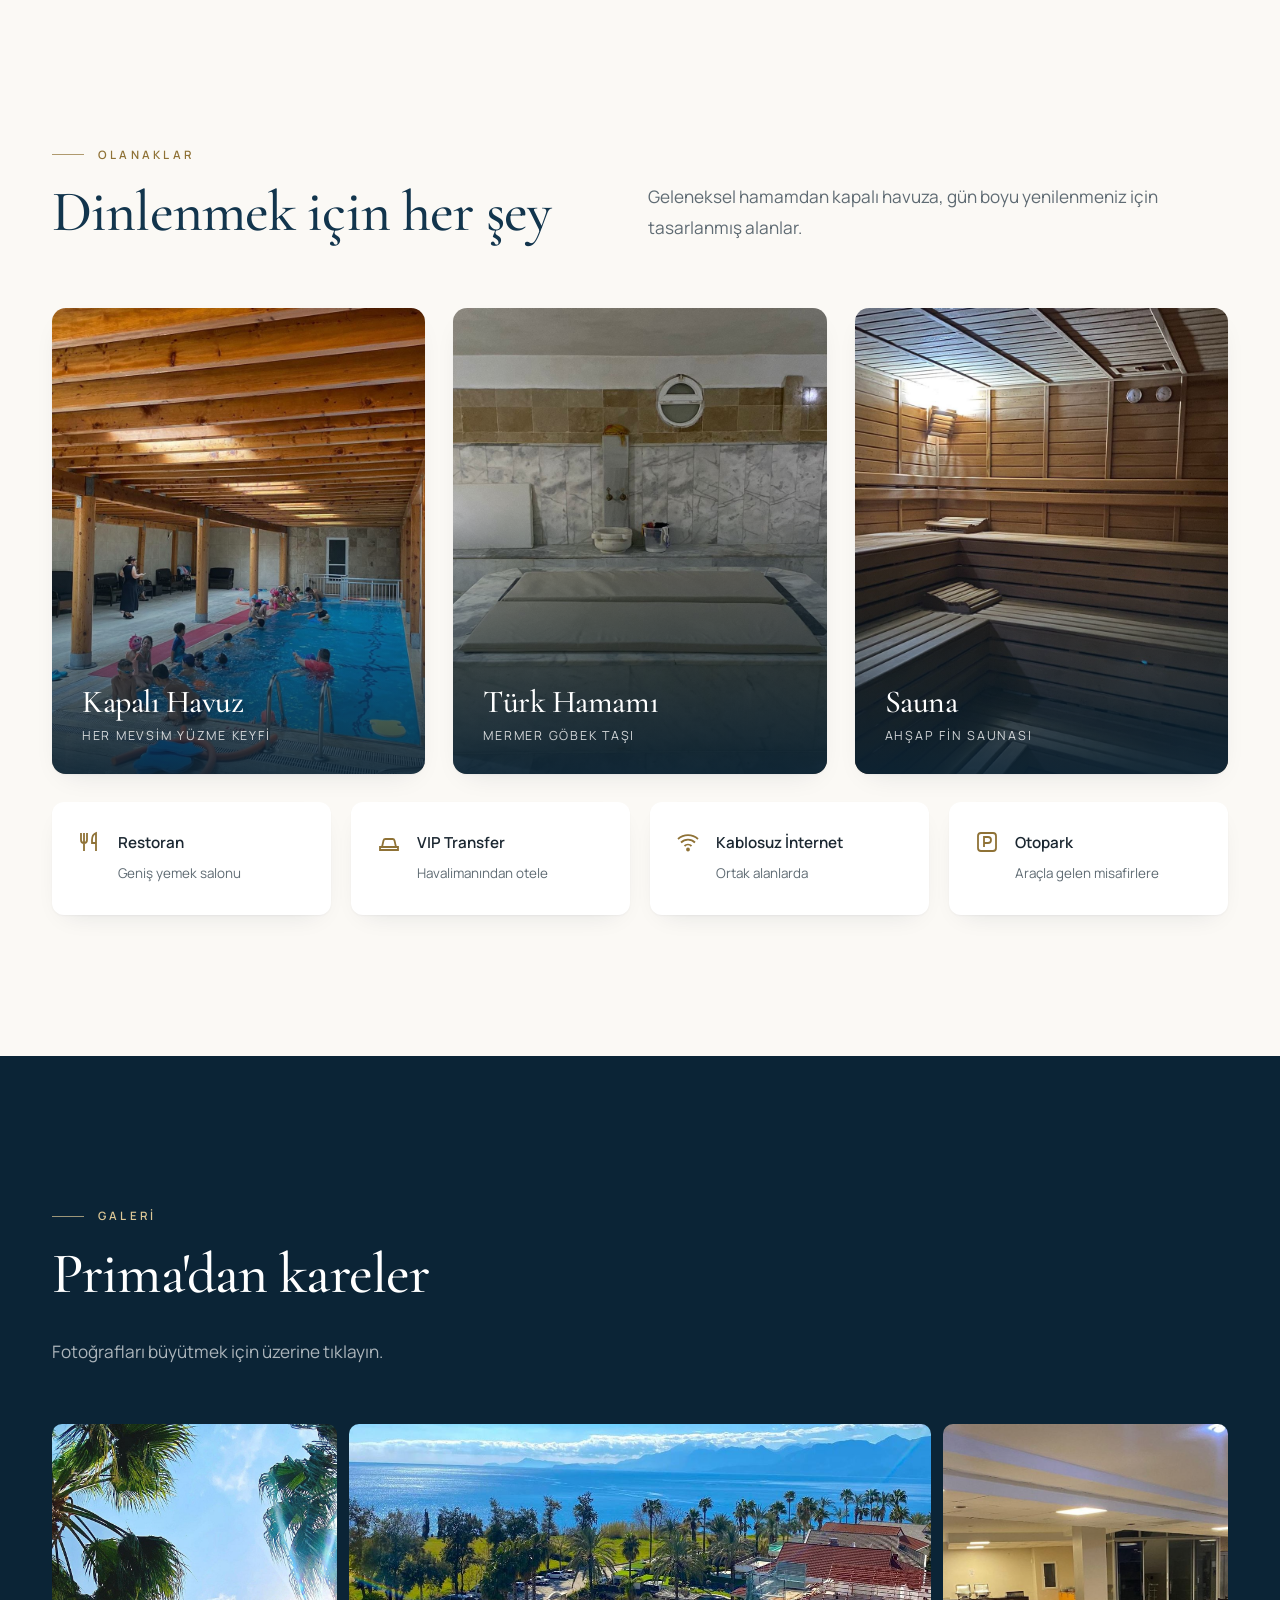
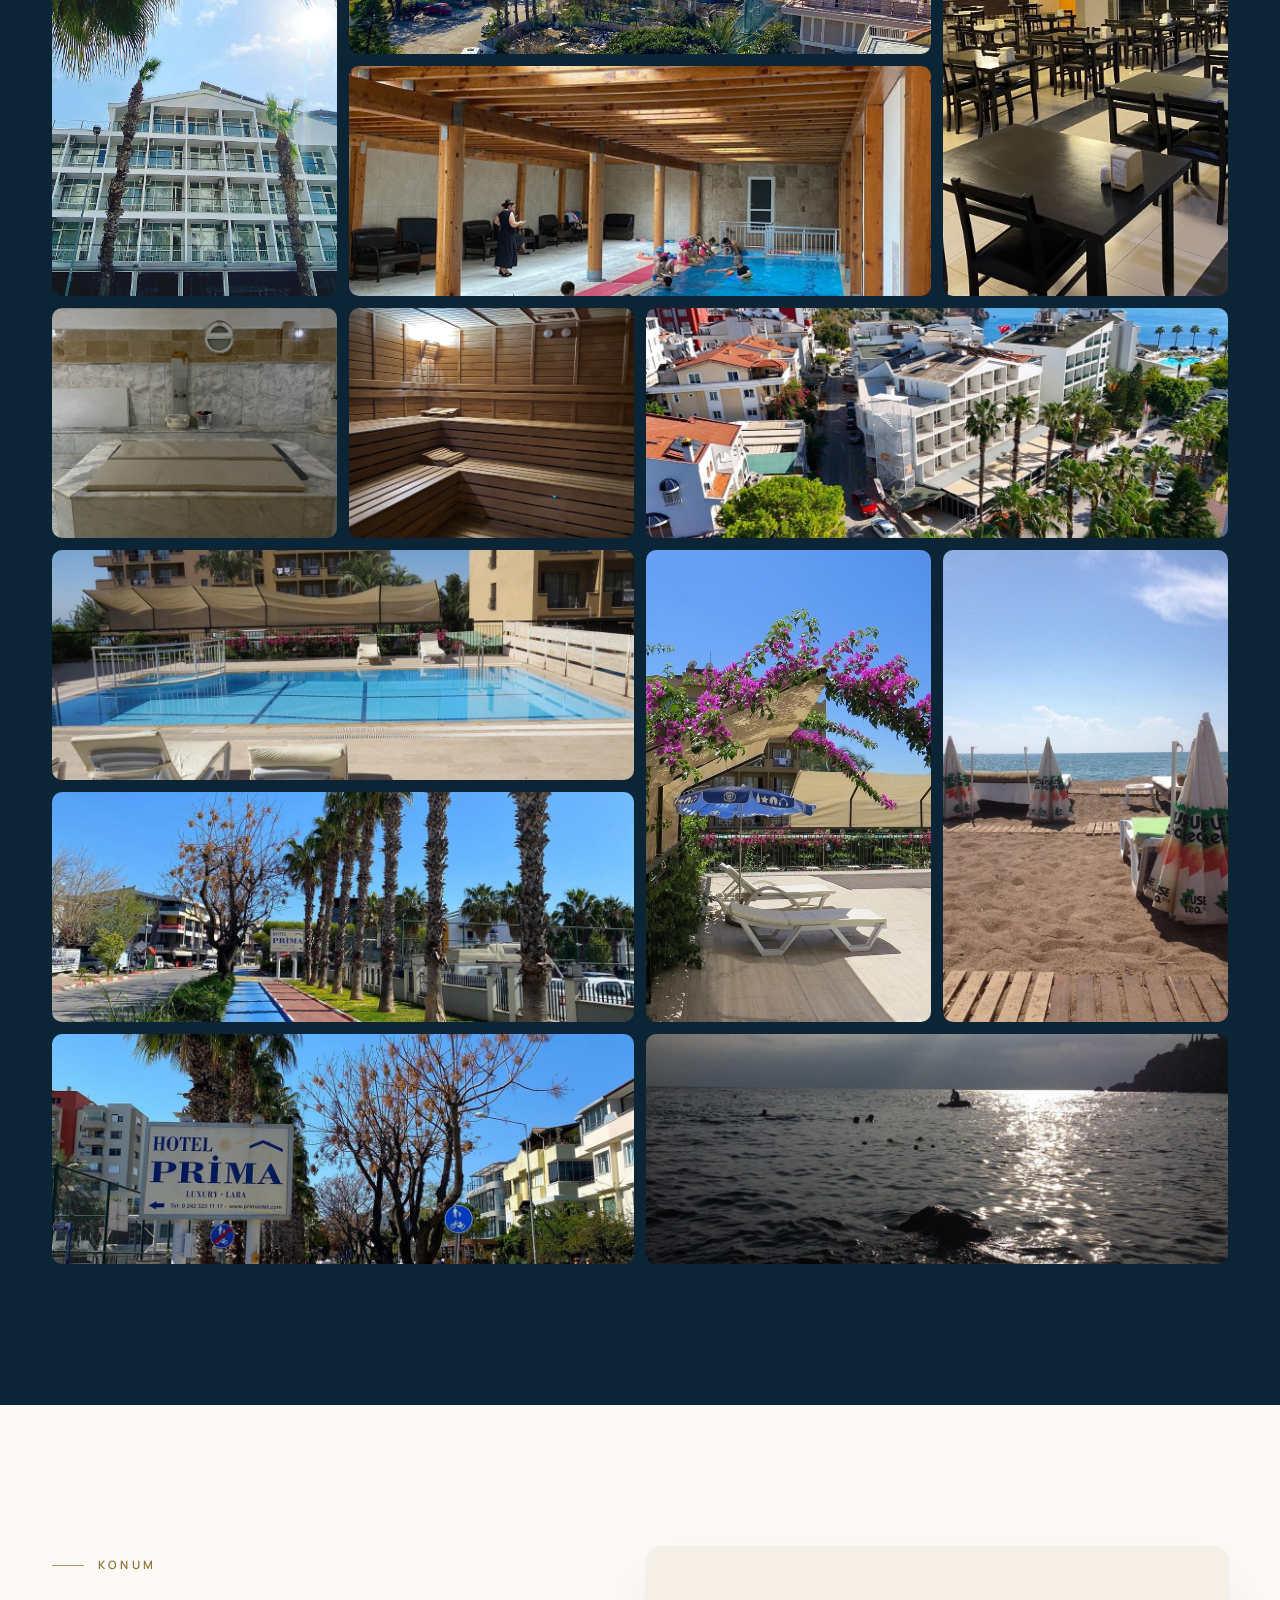
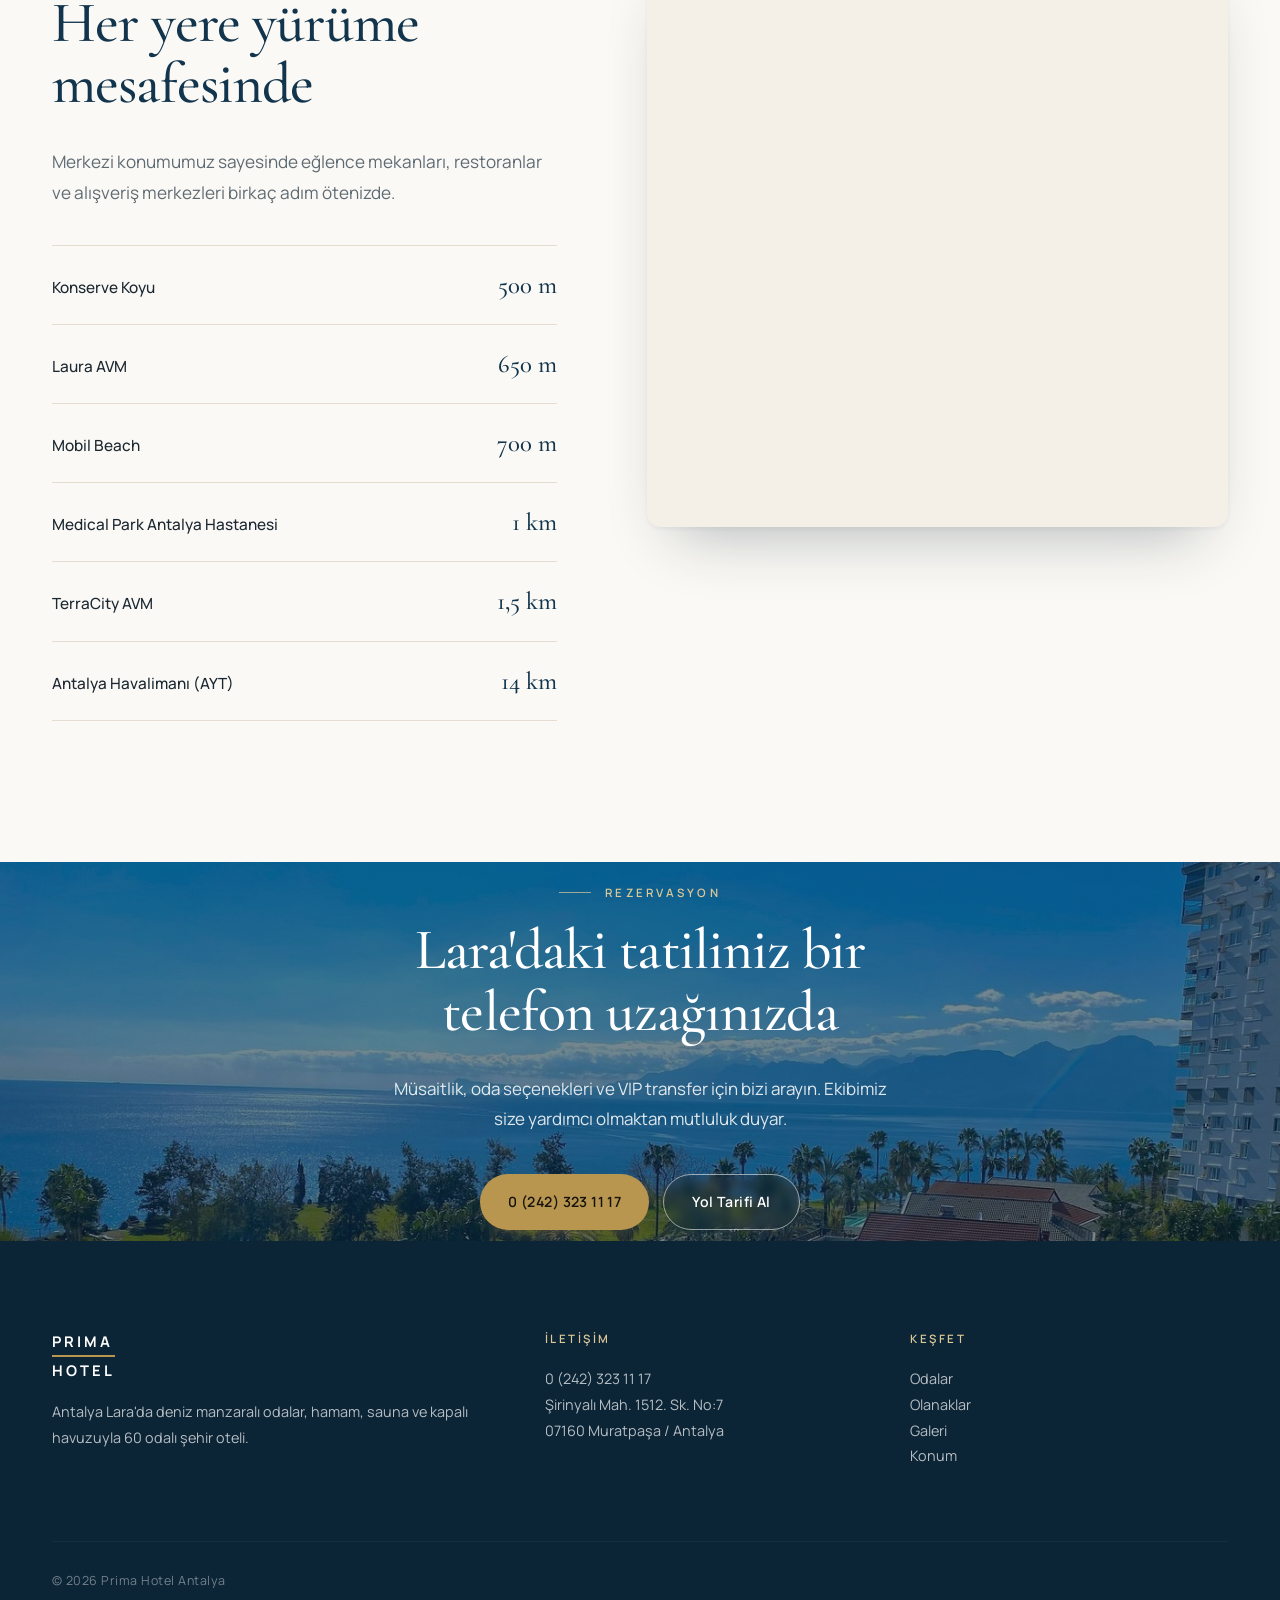
==== commit 6d77b5c5: "Mobile one-handed layout, SEO pass and Netlify deploy config - Phone hero shows only the headline an" ====
--- a/index.html
+++ b/index.html
@@ -2,19 +2,65 @@
 <html lang="tr">
 <head>
 <meta charset="utf-8">
-<meta name="viewport" content="width=device-width, initial-scale=1">
-<title>Prima Hotel Antalya · Lara</title>
-<meta name="description" content="Antalya Lara'da, denize yürüme mesafesinde 60 odalı Prima Hotel. Hamam, sauna, kapalı havuz, restoran ve VIP transfer.">
-<meta property="og:title" content="Prima Hotel Antalya">
-<meta property="og:description" content="Lara'da deniz manzaralı odalar, hamam, sauna ve kapalı havuz.">
-<meta property="og:image" content="img/otel.jpg">
+<meta name="viewport" content="width=device-width, initial-scale=1, viewport-fit=cover">
+<title>Prima Hotel Antalya | Lara'da Deniz Manzaralı Otel</title>
+<meta name="description" content="Antalya Lara'da, Konserve Koyu'na 500 m mesafede 60 odalı otel. Deniz manzaralı odalar, hamam, sauna, kapalı havuz ve VIP transfer. Tel: 0 242 323 11 17">
+<link rel="canonical" href="https://prima-hotel-antalya.netlify.app/">
+<link rel="alternate" hreflang="tr" href="https://prima-hotel-antalya.netlify.app/">
+<link rel="alternate" hreflang="en" href="https://prima-hotel-antalya.netlify.app/en.html">
+<link rel="alternate" hreflang="ru" href="https://prima-hotel-antalya.netlify.app/ru.html">
+<link rel="alternate" hreflang="x-default" href="https://prima-hotel-antalya.netlify.app/">
+<meta name="theme-color" content="#12354d">
+<meta property="og:type" content="website">
+<meta property="og:site_name" content="Prima Hotel Antalya">
+<meta property="og:title" content="Prima Hotel Antalya | Lara'da Deniz Manzaralı Otel">
+<meta property="og:description" content="Antalya Lara'da, Konserve Koyu'na 500 m mesafede 60 odalı otel. Deniz manzaralı odalar, hamam, sauna, kapalı havuz ve VIP transfer. Tel: 0 242 323 11 17">
+<meta property="og:url" content="https://prima-hotel-antalya.netlify.app/">
+<meta property="og:image" content="https://prima-hotel-antalya.netlify.app/img/otel.jpg">
+<meta property="og:image:width" content="1574">
+<meta property="og:image:height" content="1536">
+<meta property="og:locale" content="tr_TR">
+<meta property="og:locale:alternate" content="en_US">
+<meta property="og:locale:alternate" content="ru_RU">
+<meta name="twitter:card" content="summary_large_image">
+<link rel="preload" as="image" href="img/otel.jpg">
+<script type="application/ld+json">
+{
+  "@context": "https://schema.org",
+  "@type": "Hotel",
+  "name": "Prima Hotel Antalya",
+  "alternateName": "Prima Hotel Antalya",
+  "description": "Antalya Lara'da 60 odalı otel: deniz manzaralı odalar, hamam, sauna, kapalı havuz, restoran ve VIP transfer.",
+  "url": "https://prima-hotel-antalya.netlify.app/",
+  "inLanguage": "tr",
+  "image": ["https://prima-hotel-antalya.netlify.app/img/otel.jpg", "https://prima-hotel-antalya.netlify.app/img/deniz-manzarasi.jpg", "https://prima-hotel-antalya.netlify.app/img/kapali-havuz.jpg"],
+  "telephone": "+90 242 323 11 17",
+  "numberOfRooms": 60,
+  "address": {
+    "@type": "PostalAddress",
+    "streetAddress": "Şirinyalı Mah. 1512. Sk. No:7",
+    "addressLocality": "Muratpaşa",
+    "addressRegion": "Antalya",
+    "postalCode": "07160",
+    "addressCountry": "TR"
+  },
+  "geo": { "@type": "GeoCoordinates", "latitude": 36.855788, "longitude": 30.742263 },
+  "hasMap": "https://www.google.com/maps?q=36.855788,30.742263",
+  "amenityFeature": [
+    { "@type": "LocationFeatureSpecification", "name": "Turkish bath (hamam)", "value": true },
+    { "@type": "LocationFeatureSpecification", "name": "Sauna", "value": true },
+    { "@type": "LocationFeatureSpecification", "name": "Indoor pool", "value": true },
+    { "@type": "LocationFeatureSpecification", "name": "Restaurant", "value": true },
+    { "@type": "LocationFeatureSpecification", "name": "Free Wi-Fi in common areas", "value": true },
+    { "@type": "LocationFeatureSpecification", "name": "Parking", "value": true },
+    { "@type": "LocationFeatureSpecification", "name": "VIP airport transfer", "value": true }
+  ]
+}
+</script>
 <link rel="preconnect" href="https://fonts.googleapis.com">
 <link rel="preconnect" href="https://fonts.gstatic.com" crossorigin>
 <link href="https://fonts.googleapis.com/css2?family=Cormorant+Garamond:ital,wght@0,500;0,600;1,500&family=Manrope:wght@400;500;600;700&display=swap" rel="stylesheet">
 <link rel="stylesheet" href="styles.css">
-<link rel="alternate" hreflang="tr" href="index.html">
-<link rel="alternate" hreflang="en" href="en.html">
-<link rel="alternate" hreflang="ru" href="ru.html">
 </head>
 <body>
 
--- a/styles.css
+++ b/styles.css
@@ -229,3 +229,29 @@
   .cta{padding:calc(var(--pano-h) + 48px) 0 72px;align-items:flex-start}
   .cta::after{background:linear-gradient(180deg,rgba(11,36,54,.08) 0,rgba(11,36,54,.08) var(--pano-h),var(--sea-deep) var(--pano-h),var(--sea-deep) 100%)}
 }
+
+/* Touch targets: every tappable control is at least 48px */
+.btn{min-height:48px}
+.menu-btn{min-width:48px;min-height:48px;align-items:center;justify-content:center}
+/* Form fields (none on the page yet): large, and 16px text so phones don't zoom in */
+input,select,textarea{font:inherit;font-size:1rem;width:100%;min-height:52px;padding:14px 16px;border:1px solid var(--line);border-radius:10px;background:#fff;color:var(--ink)}
+textarea{min-height:140px}
+
+@media (max-width: 960px){
+  .menu-btn{display:inline-flex}
+  /* Floating call button waits until the hero call button has scrolled away, so only one call action shows at a time */
+  .js .call-fab{transition:opacity .3s, transform .3s}
+  .js .call-fab:not(.show){opacity:0;transform:translateY(16px);pointer-events:none}
+}
+
+/* One-handed phone layout */
+@media (max-width: 640px){
+  .hero{padding-bottom:max(28px, env(safe-area-inset-bottom))}
+  .hero h1{font-size:clamp(2.7rem,12.5vw,3.6rem);margin-bottom:28px}
+  .hero p,.hero .btn-ghost{display:none}
+  .hero-ctas .btn,.cta .btn{width:100%;min-height:56px;font-size:1rem}
+  .lang a{display:inline-flex;align-items:center;justify-content:center;min-width:48px;min-height:48px;padding:0}
+  footer a{display:inline-flex;align-items:center;min-height:48px}
+  footer p{margin:0}
+  .call-fab{right:max(16px, env(safe-area-inset-right));bottom:max(16px, env(safe-area-inset-bottom))}
+}
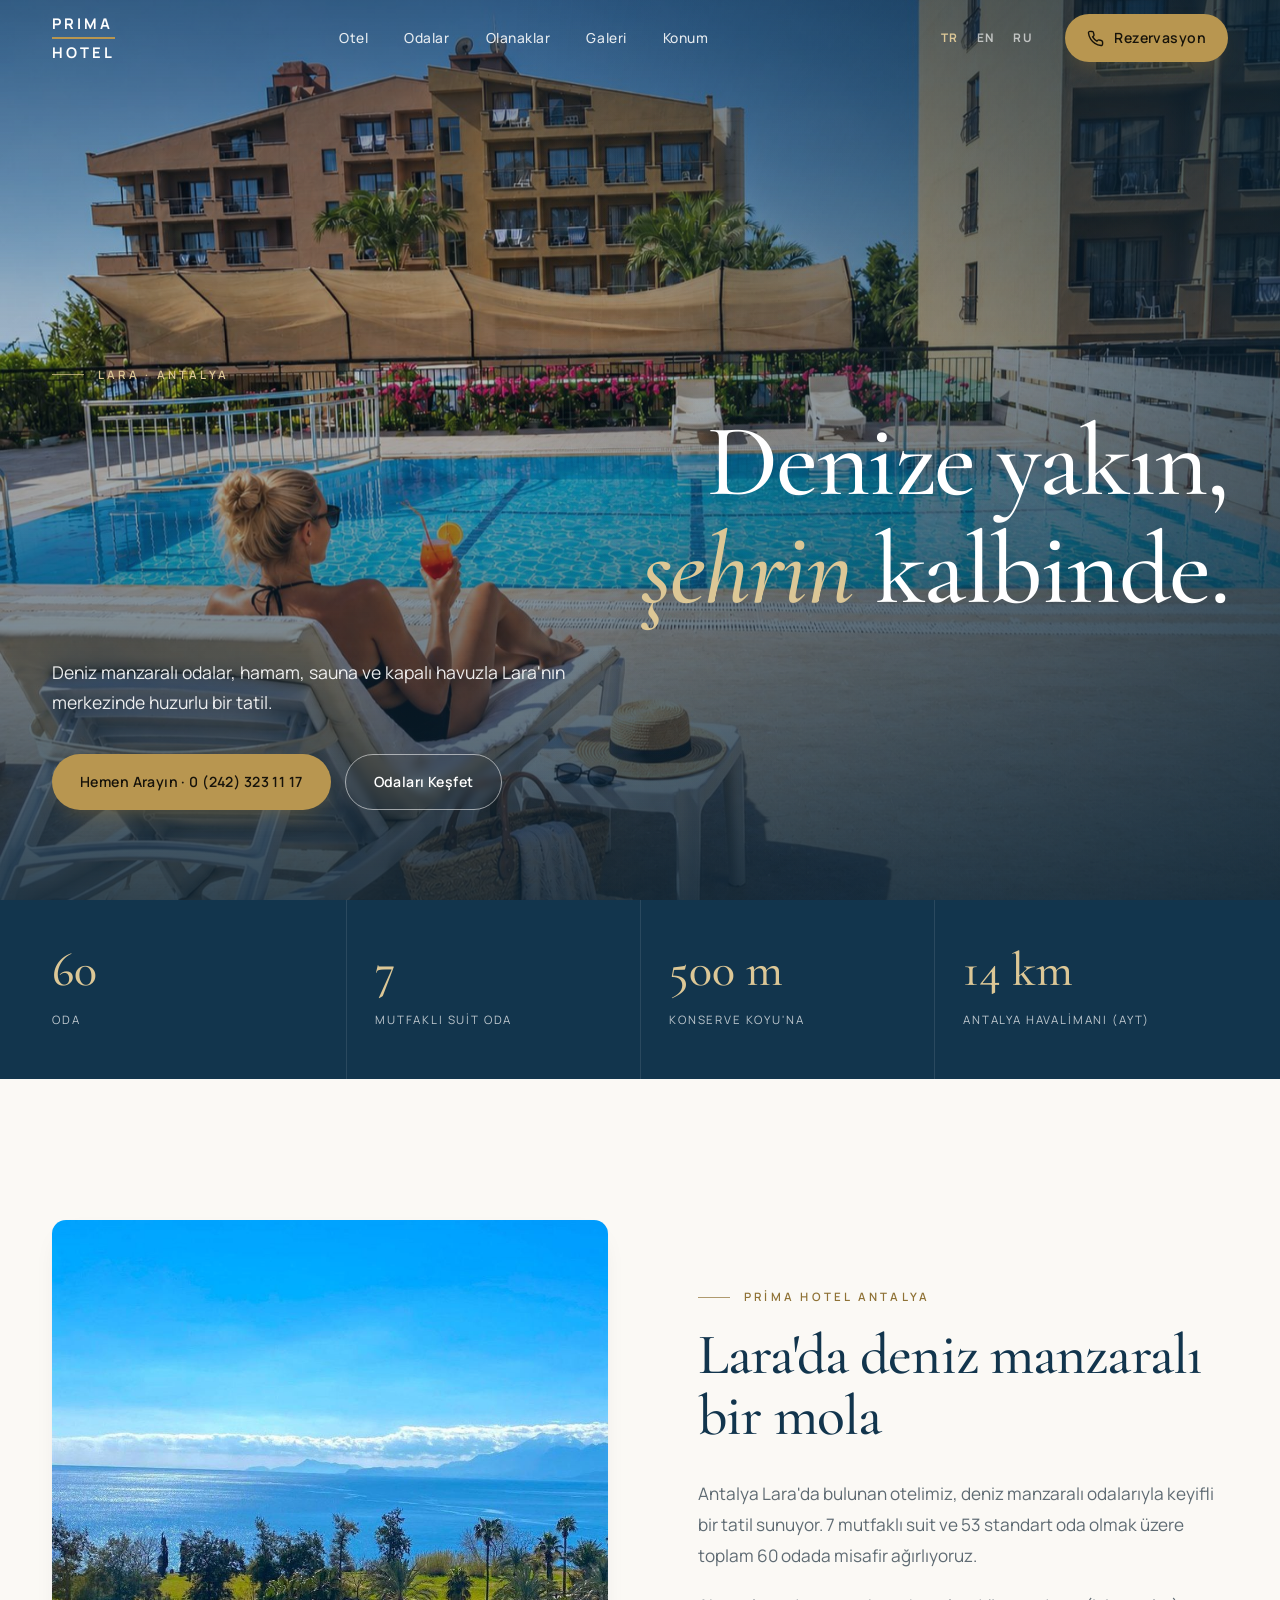
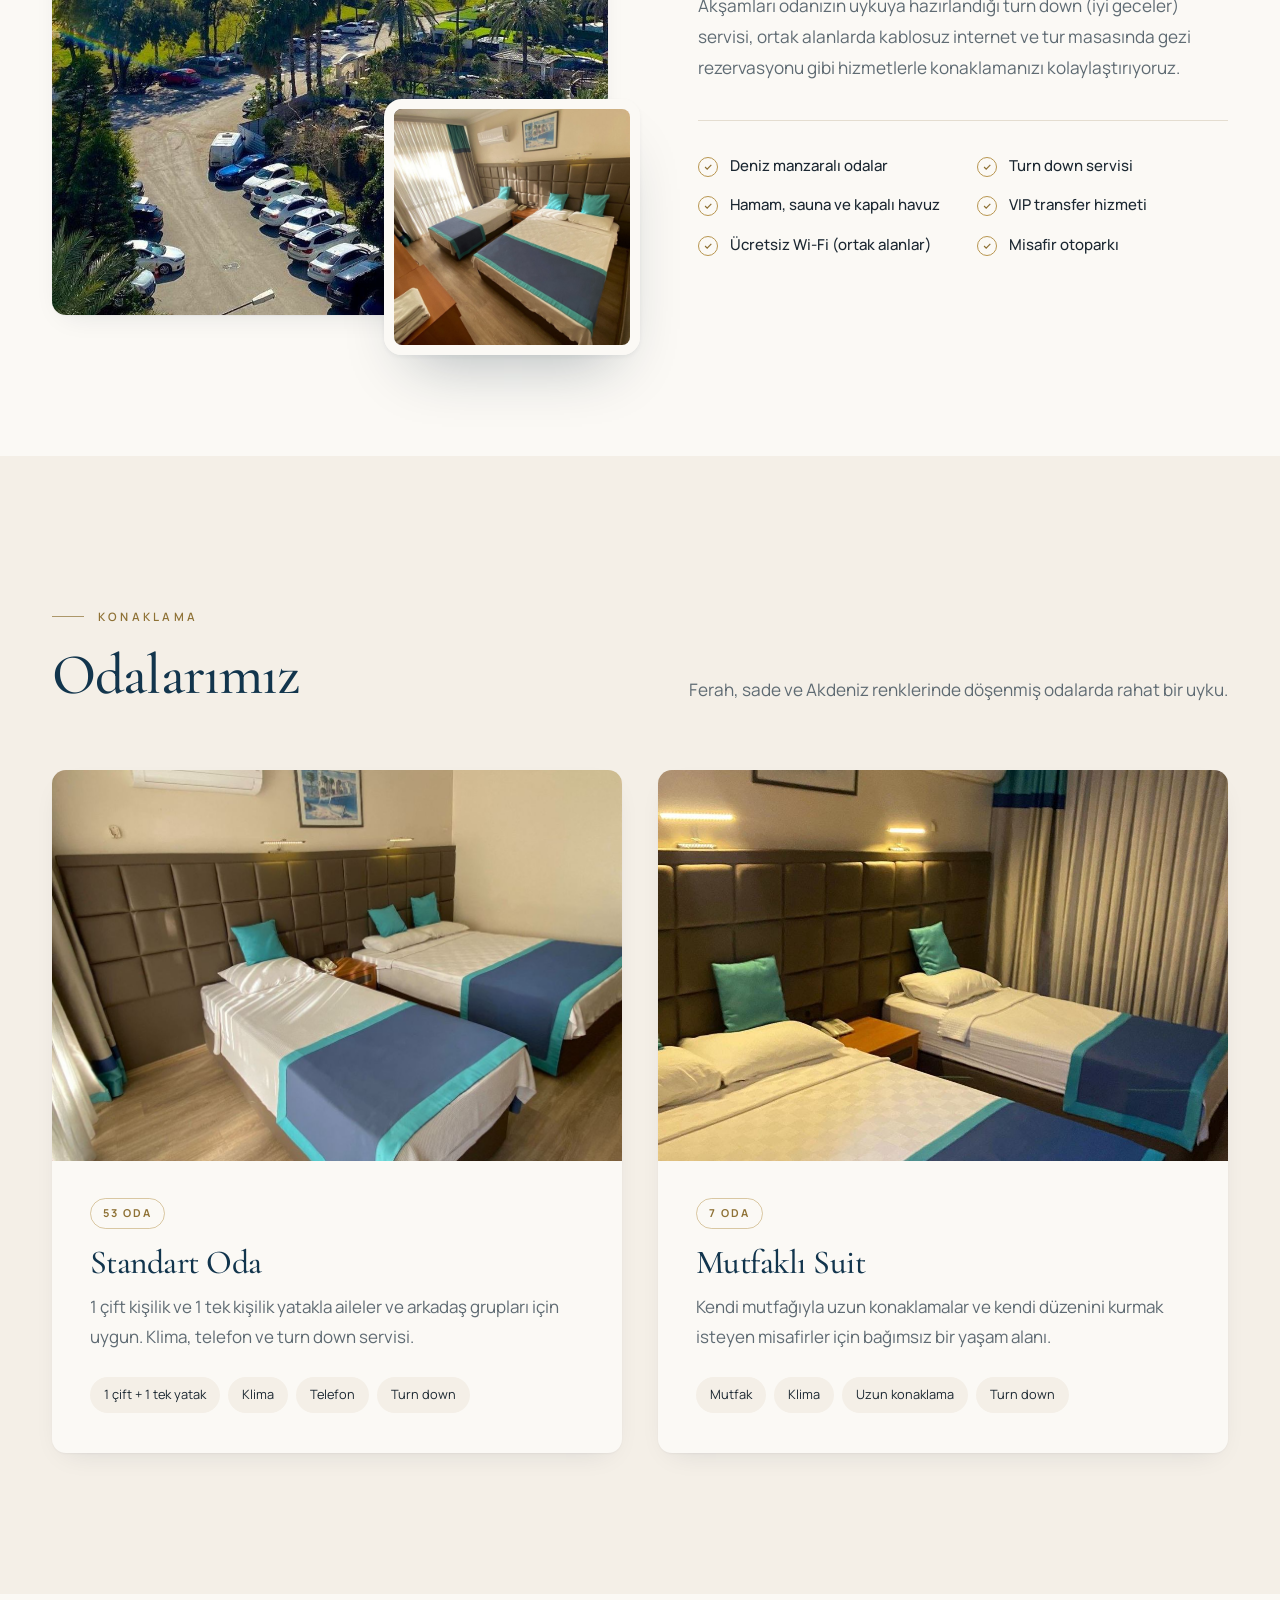
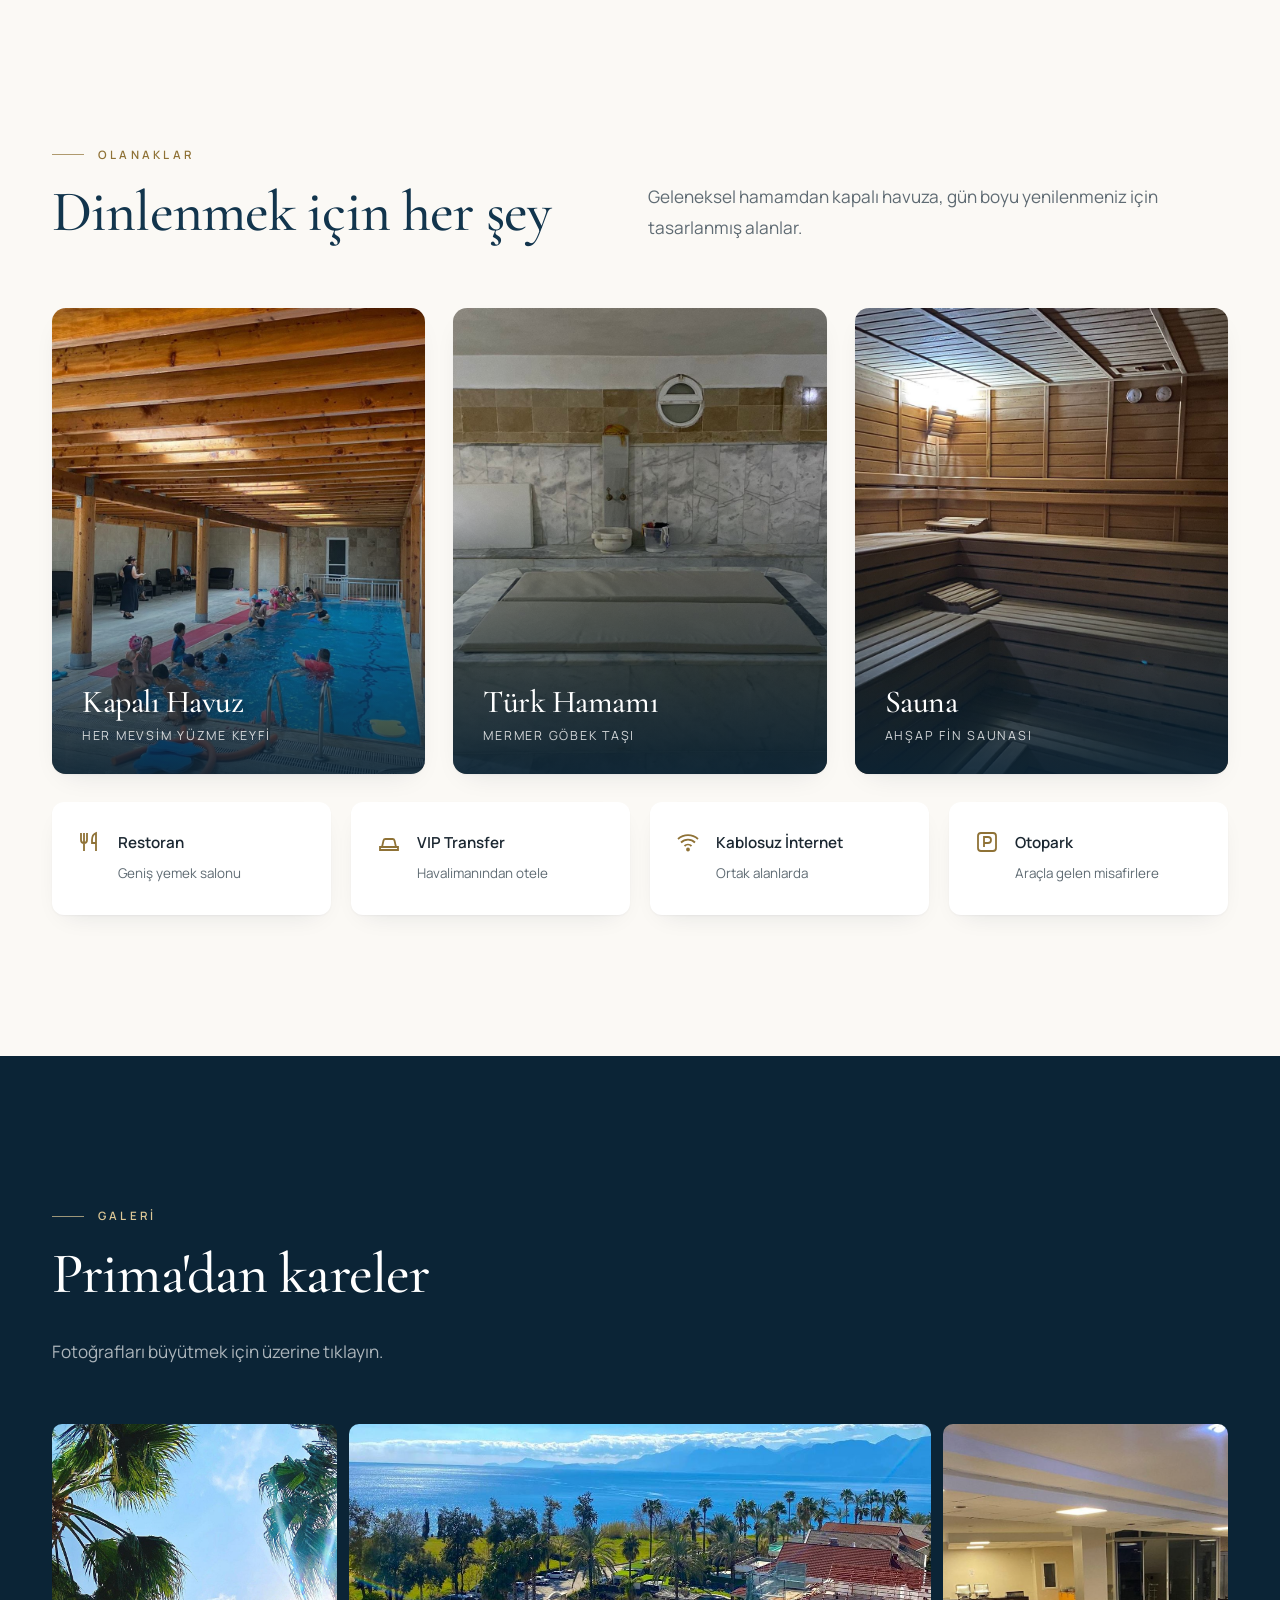
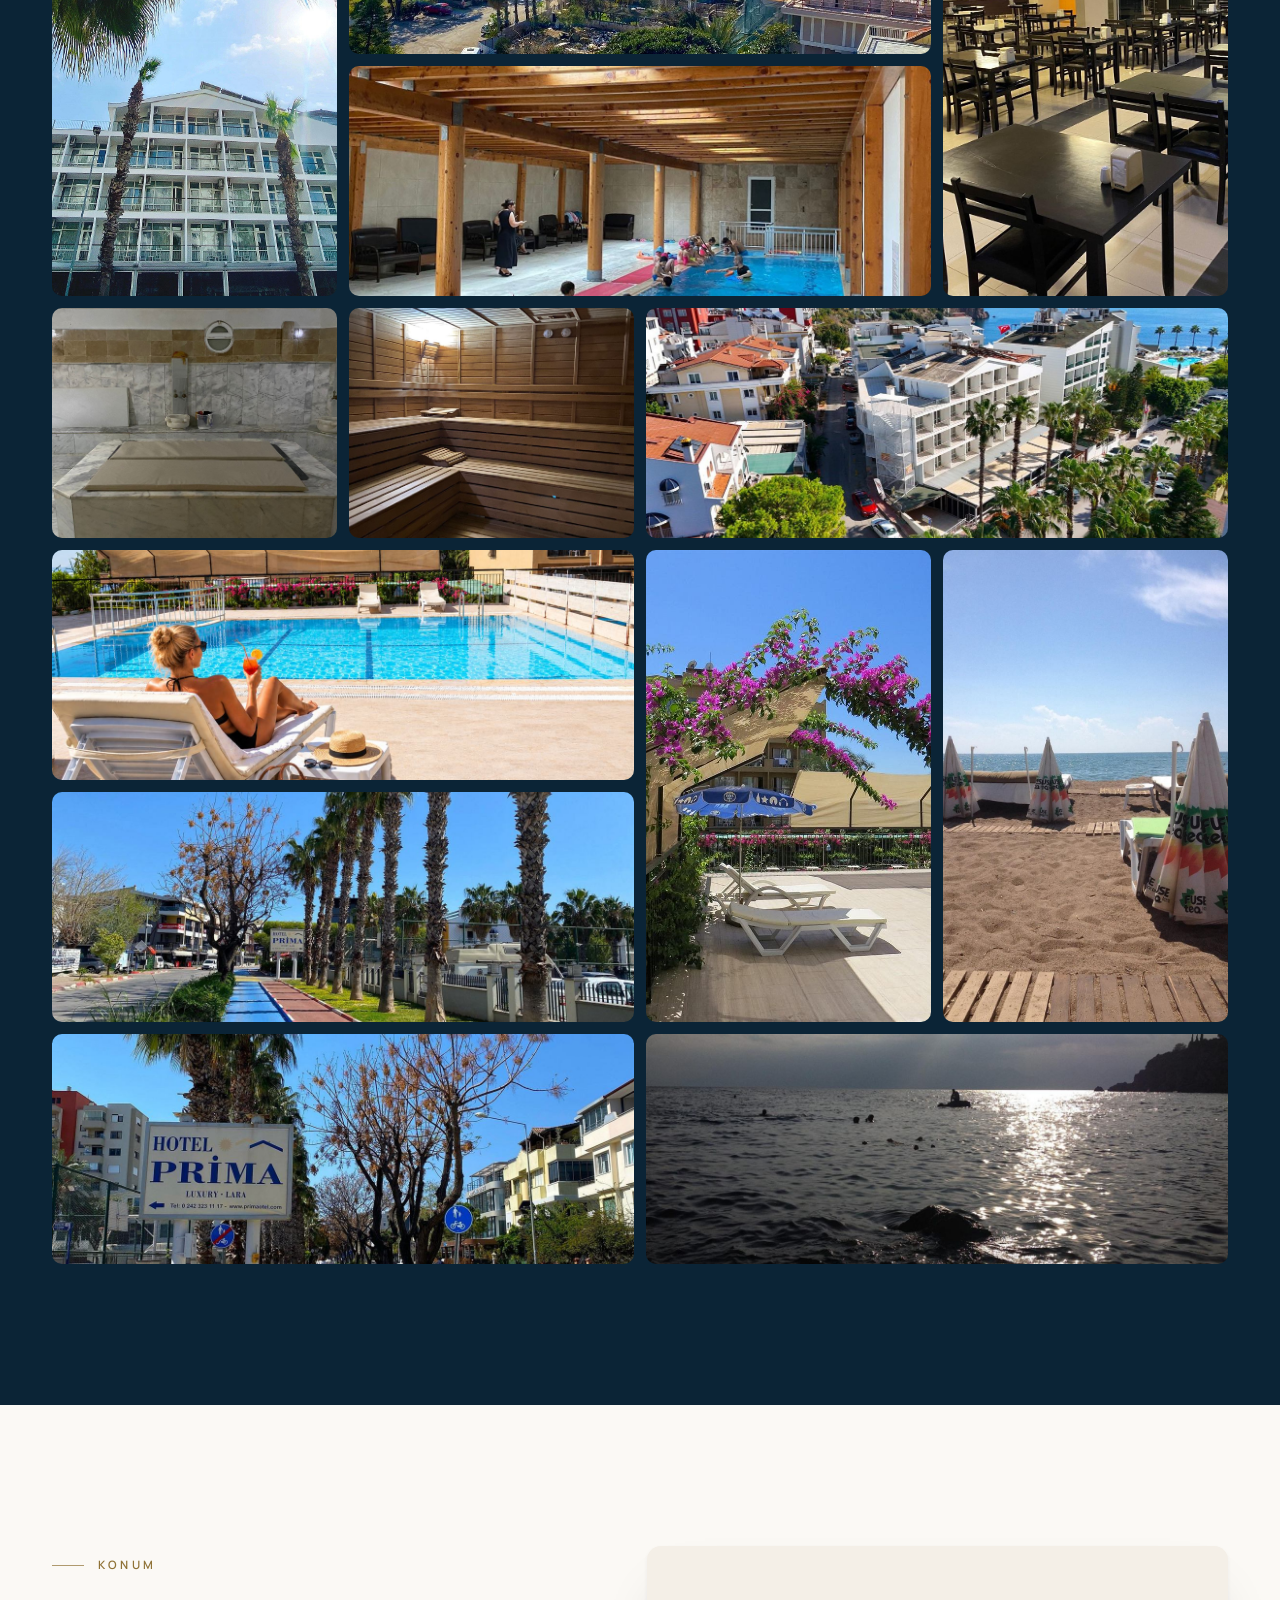
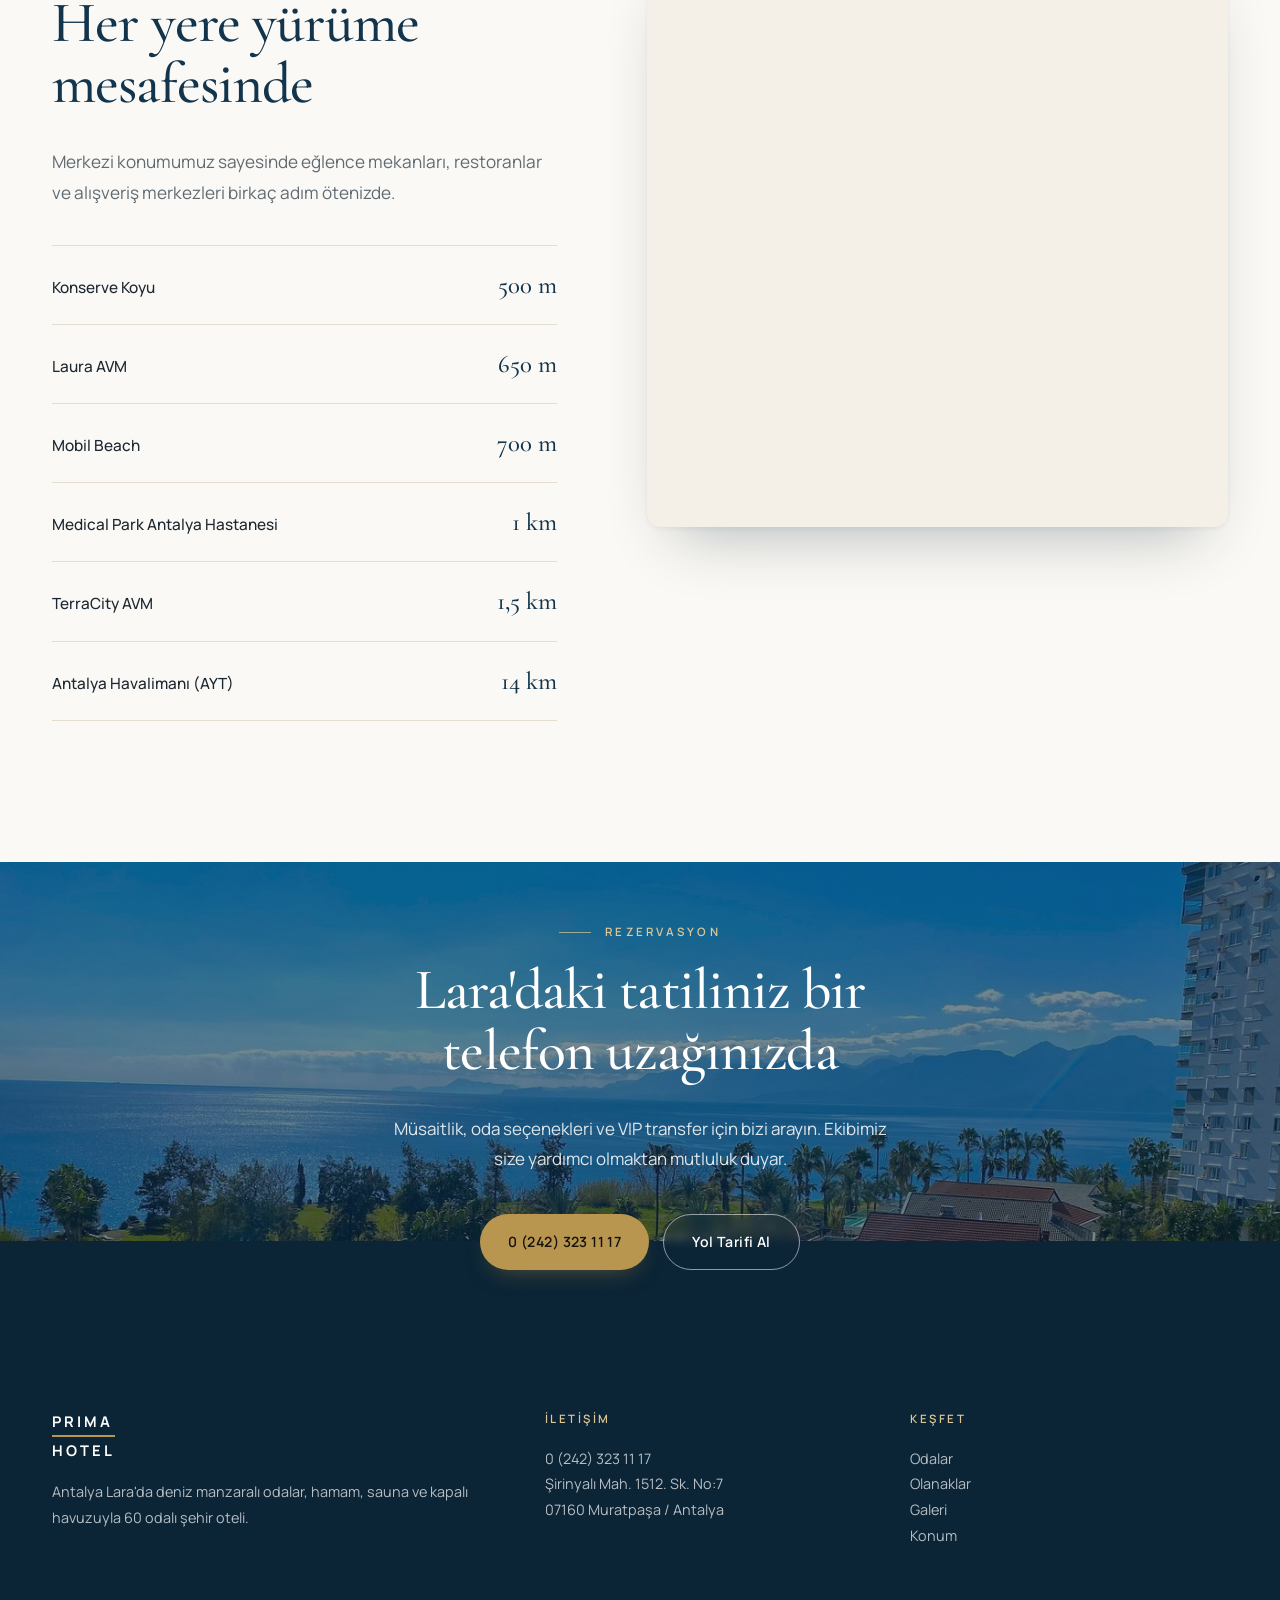
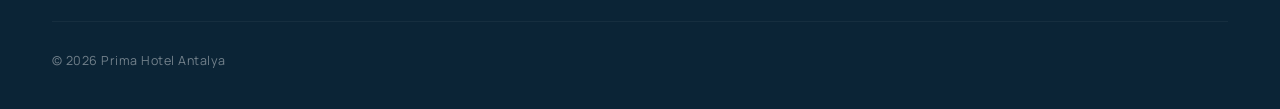
==== commit c226639c: "Use the pool photo as the hero banner - New img/banner.jpg (full-size 1448x1086) as hero background," ====
--- a/index.html
+++ b/index.html
@@ -16,14 +16,14 @@
 <meta property="og:title" content="Prima Hotel Antalya | Lara'da Deniz Manzaralı Otel">
 <meta property="og:description" content="Antalya Lara'da, Konserve Koyu'na 500 m mesafede 60 odalı otel. Deniz manzaralı odalar, hamam, sauna, kapalı havuz ve VIP transfer. Tel: 0 242 323 11 17">
 <meta property="og:url" content="https://prima-hotel-antalya.netlify.app/">
-<meta property="og:image" content="https://prima-hotel-antalya.netlify.app/img/otel.jpg">
-<meta property="og:image:width" content="1574">
-<meta property="og:image:height" content="1536">
+<meta property="og:image" content="https://prima-hotel-antalya.netlify.app/img/banner.jpg">
+<meta property="og:image:width" content="1448">
+<meta property="og:image:height" content="1086">
 <meta property="og:locale" content="tr_TR">
 <meta property="og:locale:alternate" content="en_US">
 <meta property="og:locale:alternate" content="ru_RU">
 <meta name="twitter:card" content="summary_large_image">
-<link rel="preload" as="image" href="img/otel.jpg">
+<link rel="preload" as="image" href="img/banner.jpg">
 <script type="application/ld+json">
 {
   "@context": "https://schema.org",
@@ -93,7 +93,7 @@
 
 <main id="top">
   <section class="hero">
-    <div class="hero-bg" role="img" aria-label="Palmiyeler arasında Prima Hotel binası"></div>
+    <div class="hero-bg" role="img" aria-label="Havuz başında şezlongda dinlenen misafir"></div>
     <div class="wrap">
       <span class="eyebrow">Lara · Antalya</span>
       <h1>Denize yakın, <em>şehrin</em> kalbinde.</h1>
--- a/styles.css
+++ b/styles.css
@@ -56,9 +56,9 @@
 
 /* Hero */
 .hero{position:relative;min-height:100svh;display:flex;align-items:flex-end;color:#fff;padding:0 0 clamp(64px,10vh,112px);overflow:hidden}
-.hero-bg{position:absolute;inset:0;background:url(img/otel.jpg) center 35%/cover no-repeat;transform:scale(1.06);animation:drift 18s ease-out forwards}
+.hero-bg{position:absolute;inset:0;background:url(img/banner.jpg) 30% 60%/cover no-repeat;transform:scale(1.06);animation:drift 18s ease-out forwards}
 @keyframes drift{to{transform:scale(1)}}
-.hero::after{content:"";position:absolute;inset:0;background:linear-gradient(180deg,rgba(11,36,54,.55) 0%,rgba(11,36,54,.06) 34%,rgba(11,36,54,.84) 100%)}
+.hero::after{content:"";position:absolute;inset:0;background:linear-gradient(270deg,rgba(11,36,54,.6) 0%,rgba(11,36,54,0) 60%),linear-gradient(180deg,rgba(11,36,54,.55) 0%,rgba(11,36,54,.22) 38%,rgba(11,36,54,.84) 100%)}
 .hero .wrap{position:relative;z-index:1;width:100%}
 .hero .eyebrow{color:var(--gold-soft)}
 .hero h1{font-size:clamp(3.2rem,8vw,6.8rem);margin:.22em 0 .32em auto;max-width:12ch;text-align:right;text-shadow:0 2px 30px rgba(0,0,0,.18)}
@@ -128,6 +128,8 @@
 .g-grid button:hover img{transform:scale(1.04)}
 .g-grid .tall{grid-row:span 2}
 .g-grid .wide{grid-column:span 2}
+/* Keep the lounger and guest in frame when this photo is cropped to a wide tile */
+.g-grid img[src="img/havuz.jpg"]{object-position:center 75%}
 .lightbox{position:fixed;inset:0;z-index:100;background:rgba(6,20,31,.95);display:none;align-items:center;justify-content:center;padding:24px}
 .lightbox.open{display:flex}
 .lightbox img{max-height:86vh;max-width:min(1200px,100%);border-radius:8px;box-shadow:0 30px 80px -20px rgba(0,0,0,.6)}
@@ -149,7 +151,7 @@
 
 /* Contact / CTA */
 /* Panorama background: shown full width at its own ratio (1400x415), never cropped or stretched */
-.cta{--pano-h:calc(100vw * 415 / 1400);position:relative;color:#fff;text-align:center;overflow:hidden;isolation:isolate;aspect-ratio:1400/415;display:flex;align-items:center;padding:clamp(40px,4vw,64px) 0;background:var(--sea-deep)}
+.cta{--pano-h:calc(100vw * 415 / 1400);position:relative;color:#fff;text-align:center;overflow:hidden;isolation:isolate;min-height:var(--pano-h);display:flex;align-items:center;padding:clamp(40px,4vw,64px) 0;background:var(--sea-deep)}
 .cta .wrap{width:100%}
 .cta::before{content:"";position:absolute;inset:0;z-index:-2;background:url(img/deniz-panorama.jpg) center top/100% auto no-repeat}
 /* Darkens the photo for legible text; if content is taller than the photo, the area below continues in solid sea-deep */
